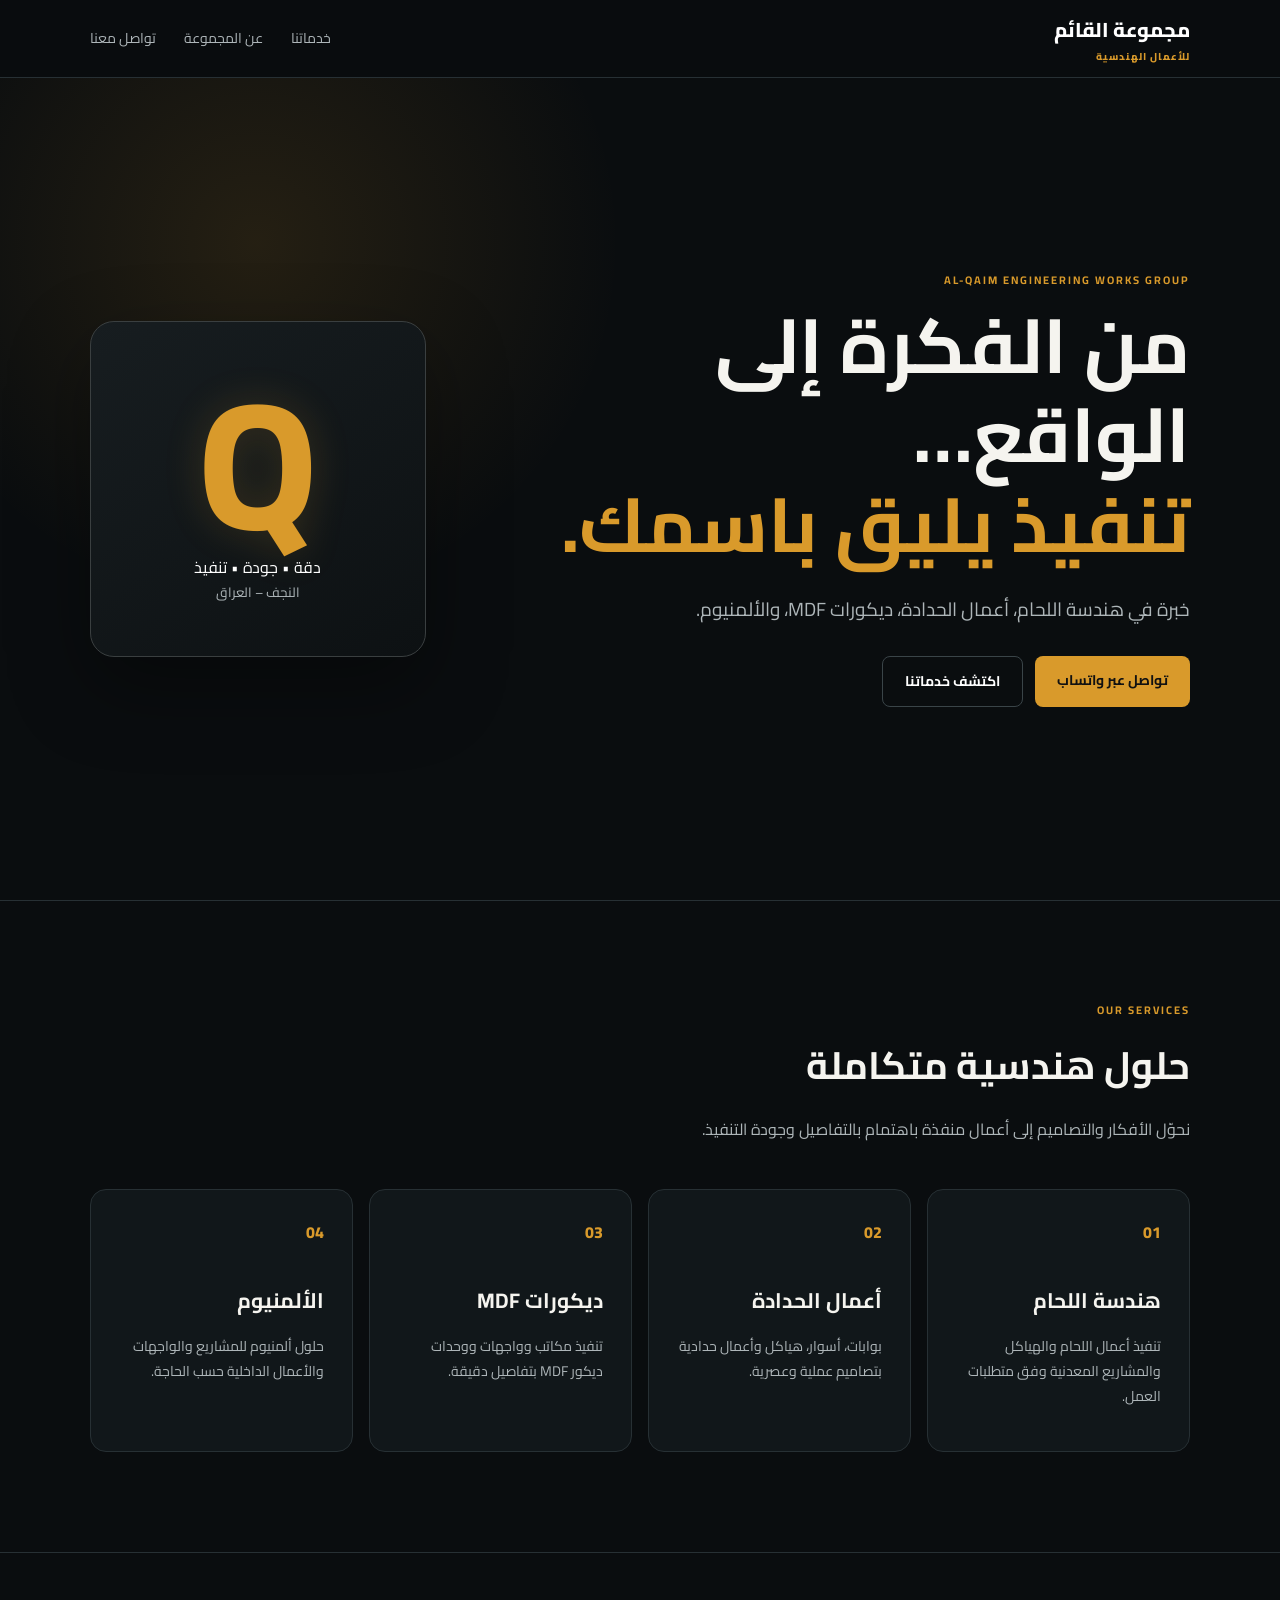
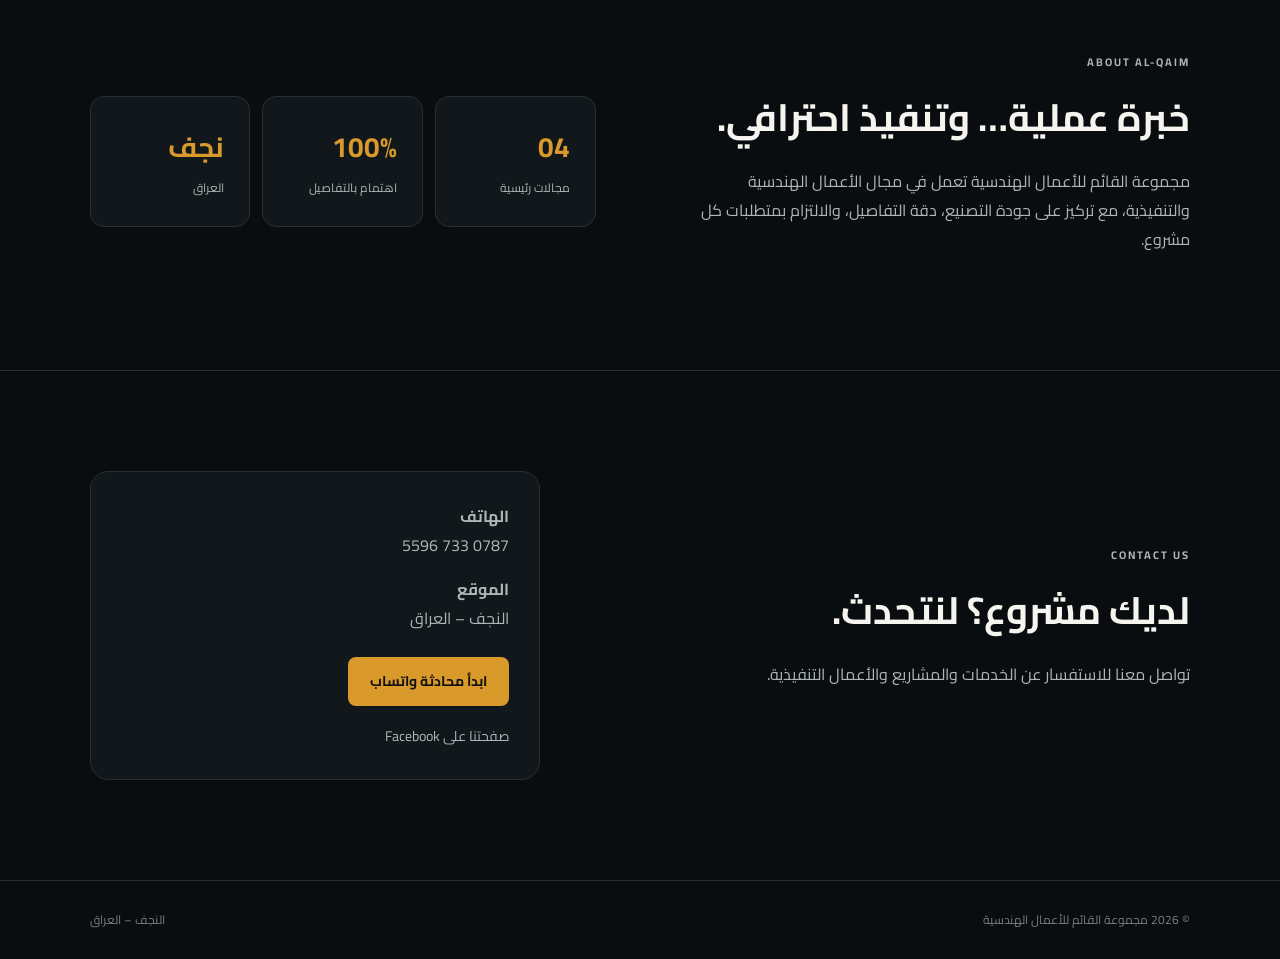
==== index.html @ 8f7da3fd "Add files via upload" ====
<!doctype html>
<html lang="ar" dir="rtl">
<head>
  <meta charset="utf-8">
  <meta name="viewport" content="width=device-width, initial-scale=1">
  <title>مجموعة القائم للأعمال الهندسية | النجف</title>
  <meta name="description" content="مجموعة القائم للأعمال الهندسية في النجف — هندسة اللحام، أعمال الحدادة، ديكورات MDF والألمنيوم.">
  <link rel="stylesheet" href="style.css">
</head>
<body>
  <header class="nav">
    <a class="brand" href="#home">مجموعة القائم <span>للأعمال الهندسية</span></a>
    <nav>
      <a href="#services">خدماتنا</a>
      <a href="#about">عن المجموعة</a>
      <a href="#contact">تواصل معنا</a>
    </nav>
  </header>

  <main>
    <section id="home" class="hero">
      <div class="hero-content">
        <p class="eyebrow">AL-QAIM ENGINEERING WORKS GROUP</p>
        <h1>من الفكرة إلى الواقع…<br><strong>تنفيذ يليق باسمك.</strong></h1>
        <p class="lead">خبرة في هندسة اللحام، أعمال الحدادة، ديكورات MDF، والألمنيوم.</p>
        <div class="actions">
          <a class="btn primary" href="https://wa.me/9647877335596" target="_blank" rel="noopener">تواصل عبر واتساب</a>
          <a class="btn ghost" href="#services">اكتشف خدماتنا</a>
        </div>
      </div>
      <div class="hero-card">
        <div class="mark">Q</div>
        <p>دقة • جودة • تنفيذ</p>
        <small>النجف – العراق</small>
      </div>
    </section>

    <section id="services" class="section">
      <div class="section-head">
        <p class="eyebrow">OUR SERVICES</p>
        <h2>حلول هندسية متكاملة</h2>
        <p>نحوّل الأفكار والتصاميم إلى أعمال منفذة باهتمام بالتفاصيل وجودة التنفيذ.</p>
      </div>
      <div class="grid">
        <article class="service"><span>01</span><h3>هندسة اللحام</h3><p>تنفيذ أعمال اللحام والهياكل والمشاريع المعدنية وفق متطلبات العمل.</p></article>
        <article class="service"><span>02</span><h3>أعمال الحدادة</h3><p>بوابات، أسوار، هياكل وأعمال حدادية بتصاميم عملية وعصرية.</p></article>
        <article class="service"><span>03</span><h3>ديكورات MDF</h3><p>تنفيذ مكاتب وواجهات ووحدات ديكور MDF بتفاصيل دقيقة.</p></article>
        <article class="service"><span>04</span><h3>الألمنيوم</h3><p>حلول ألمنيوم للمشاريع والواجهات والأعمال الداخلية حسب الحاجة.</p></article>
      </div>
    </section>

    <section id="about" class="about section">
      <div>
        <p class="eyebrow">ABOUT AL-QAIM</p>
        <h2>خبرة عملية… وتنفيذ احترافي.</h2>
        <p>مجموعة القائم للأعمال الهندسية تعمل في مجال الأعمال الهندسية والتنفيذية، مع تركيز على جودة التصنيع، دقة التفاصيل، والالتزام بمتطلبات كل مشروع.</p>
      </div>
      <div class="facts">
        <div><strong>04</strong><span>مجالات رئيسية</span></div>
        <div><strong>100%</strong><span>اهتمام بالتفاصيل</span></div>
        <div><strong>نجف</strong><span>العراق</span></div>
      </div>
    </section>

    <section id="contact" class="contact section">
      <div>
        <p class="eyebrow">CONTACT US</p>
        <h2>لديك مشروع؟ لنتحدث.</h2>
        <p>تواصل معنا للاستفسار عن الخدمات والمشاريع والأعمال التنفيذية.</p>
      </div>
      <div class="contact-box">
        <p><b>الهاتف</b><br>0787 733 5596</p>
        <p><b>الموقع</b><br>النجف – العراق</p>
        <a class="btn primary" href="https://wa.me/9647877335596" target="_blank" rel="noopener">ابدأ محادثة واتساب</a>
        <a class="facebook" href="https://www.facebook.com/qaimgroup?locale=ar_AR" target="_blank" rel="noopener">صفحتنا على Facebook</a>
      </div>
    </section>
  </main>

  <footer>
    <span>© 2026 مجموعة القائم للأعمال الهندسية</span>
    <span>النجف – العراق</span>
  </footer>
</body>
</html>
---- style.css ----
@import url('https://fonts.googleapis.com/css2?family=Cairo:wght@400;600;700;800&display=swap');
:root{--bg:#0a0d0f;--panel:#11171a;--gold:#d99a2b;--text:#f5f4ef;--muted:#aeb6b9;--line:#273034}
*{box-sizing:border-box}html{scroll-behavior:smooth}body{margin:0;background:var(--bg);color:var(--text);font-family:Cairo,Arial,sans-serif;line-height:1.8}
.nav{height:78px;padding:0 7%;display:flex;align-items:center;justify-content:space-between;border-bottom:1px solid var(--line);position:sticky;top:0;background:rgba(10,13,15,.94);backdrop-filter:blur(12px);z-index:10}
.brand{color:#fff;text-decoration:none;font-weight:800;font-size:20px}.brand span{display:block;font-size:10px;color:var(--gold);letter-spacing:1px}
nav{display:flex;gap:28px}nav a,.facebook{color:var(--muted);text-decoration:none;font-size:14px}nav a:hover,.facebook:hover{color:#fff}
.hero{min-height:calc(100vh - 78px);padding:8% 7%;display:grid;grid-template-columns:1.35fr .65fr;align-items:center;gap:6%;background:radial-gradient(circle at 20% 20%,rgba(217,154,43,.13),transparent 30%)}
.eyebrow{color:var(--gold);font-size:11px;letter-spacing:2px;font-weight:700;margin:0 0 10px}
h1{font-size:clamp(40px,6vw,76px);line-height:1.18;margin:0 0 22px}h1 strong{color:var(--gold)}.lead{font-size:19px;color:var(--muted);max-width:680px}
.actions{display:flex;gap:12px;flex-wrap:wrap;margin-top:30px}.btn{display:inline-block;padding:12px 22px;border-radius:8px;text-decoration:none;font-weight:700;font-size:14px}.primary{background:var(--gold);color:#111}.ghost{border:1px solid #3a4448;color:#fff}
.hero-card{aspect-ratio:1;max-width:390px;border:1px solid #3a3f40;border-radius:24px;background:linear-gradient(145deg,#171d20,#0d1113);display:flex;flex-direction:column;align-items:center;justify-content:center;box-shadow:0 30px 80px rgba(0,0,0,.35)}.mark{font-size:180px;font-weight:800;line-height:1;color:var(--gold);text-shadow:0 0 40px rgba(217,154,43,.2)}.hero-card p{margin:0;color:#fff}.hero-card small{color:var(--muted)}
.section{padding:100px 7%;border-top:1px solid var(--line)}.section-head{max-width:700px}.section h2{font-size:38px;margin:0 0 12px}.section-head>p:last-child,.about p,.contact p{color:var(--muted)}
.grid{display:grid;grid-template-columns:repeat(4,1fr);gap:16px;margin-top:45px}.service{background:var(--panel);border:1px solid var(--line);padding:28px;border-radius:16px;min-height:230px}.service span{color:var(--gold);font-weight:800}.service h3{font-size:21px;margin:35px 0 8px}.service p{color:var(--muted);font-size:14px}
.about{display:grid;grid-template-columns:1fr 1fr;gap:8%;align-items:center}.facts{display:grid;grid-template-columns:repeat(3,1fr);gap:12px}.facts div{background:var(--panel);border:1px solid var(--line);padding:25px;border-radius:14px}.facts strong{display:block;color:var(--gold);font-size:28px}.facts span{color:var(--muted);font-size:12px}
.contact{display:grid;grid-template-columns:1fr .8fr;gap:8%;align-items:center}.contact-box{background:var(--panel);border:1px solid var(--line);border-radius:18px;padding:30px}.contact-box p{margin-top:0}.contact-box .btn{margin:8px 0 18px}.facebook{display:block}
footer{padding:28px 7%;display:flex;justify-content:space-between;color:#778084;font-size:12px;border-top:1px solid var(--line)}
@media(max-width:850px){.nav{padding:0 5%}nav{display:none}.hero,.about,.contact{grid-template-columns:1fr}.hero{padding:70px 5%}.hero-card{max-width:300px;margin:auto}.grid{grid-template-columns:1fr 1fr}.section{padding:75px 5%}}
@media(max-width:520px){.grid{grid-template-columns:1fr}.facts{grid-template-columns:1fr}h1{font-size:42px}.hero-card{display:none}}
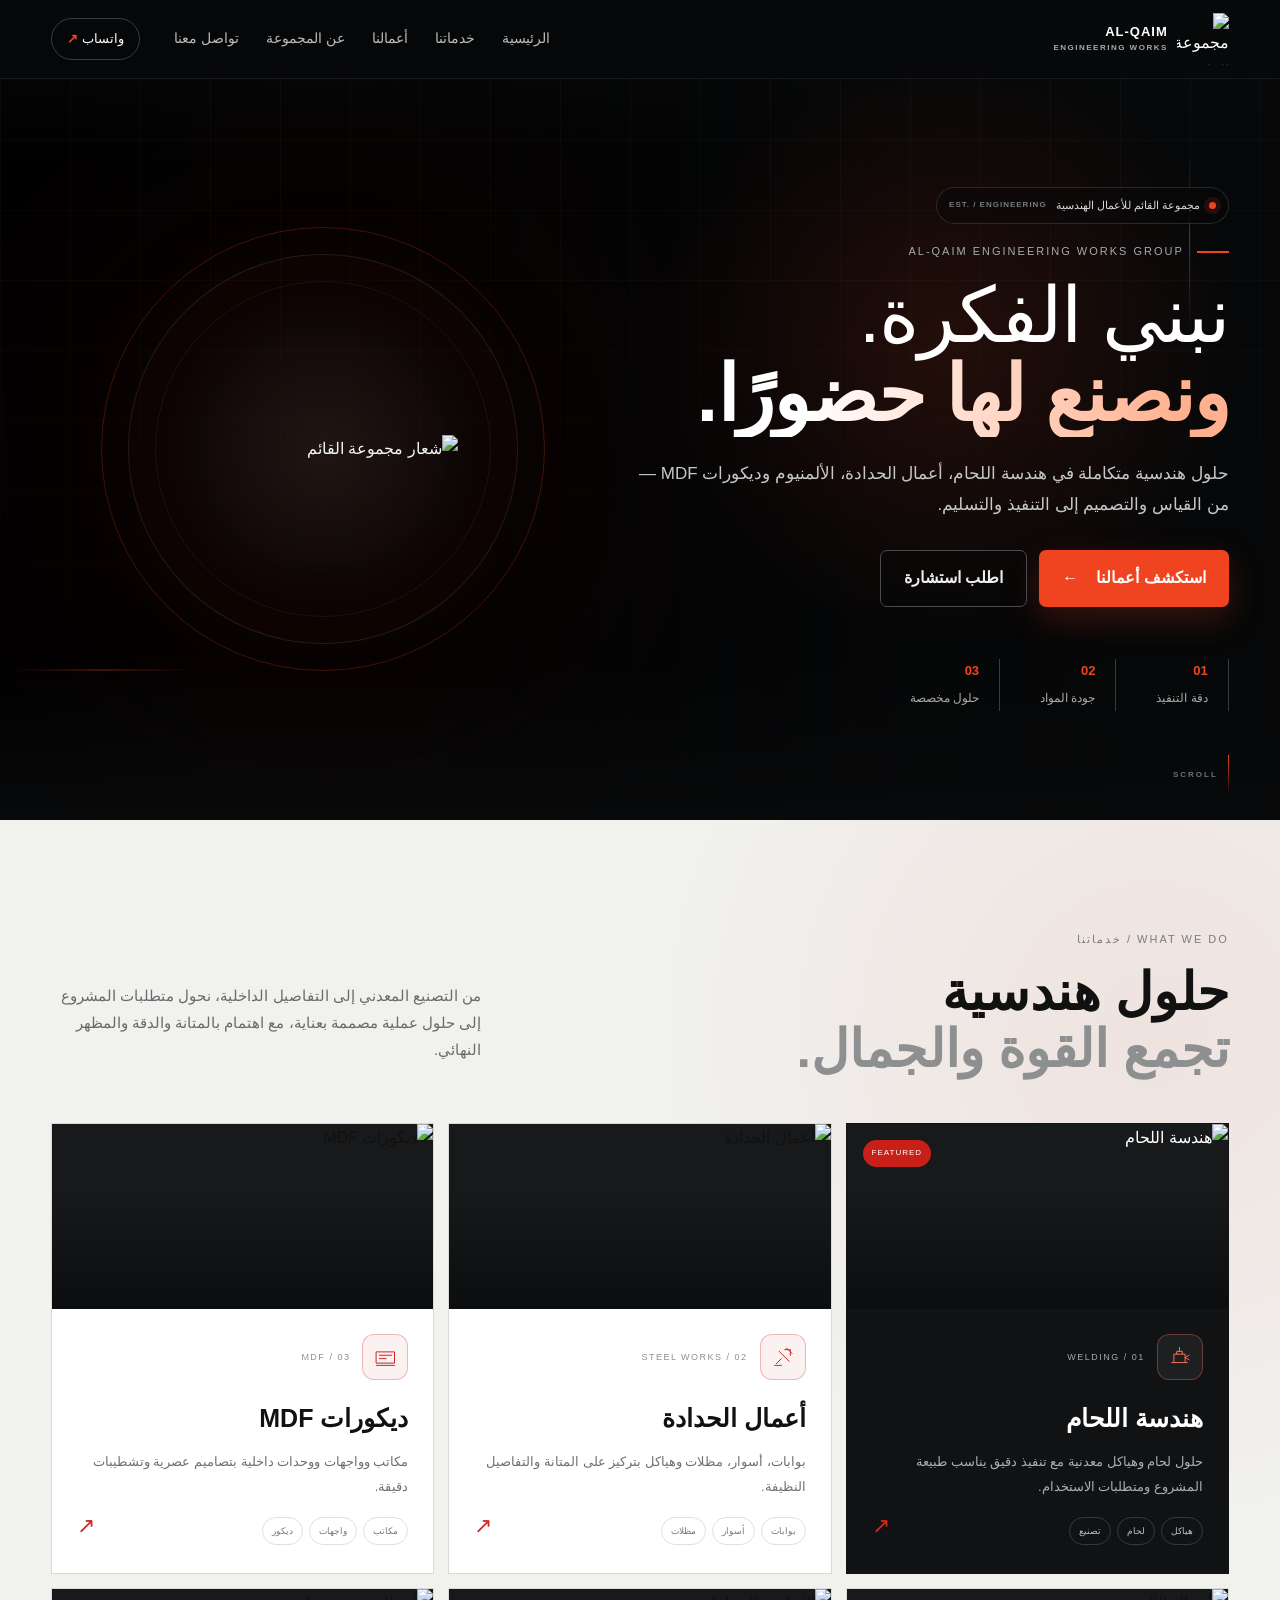
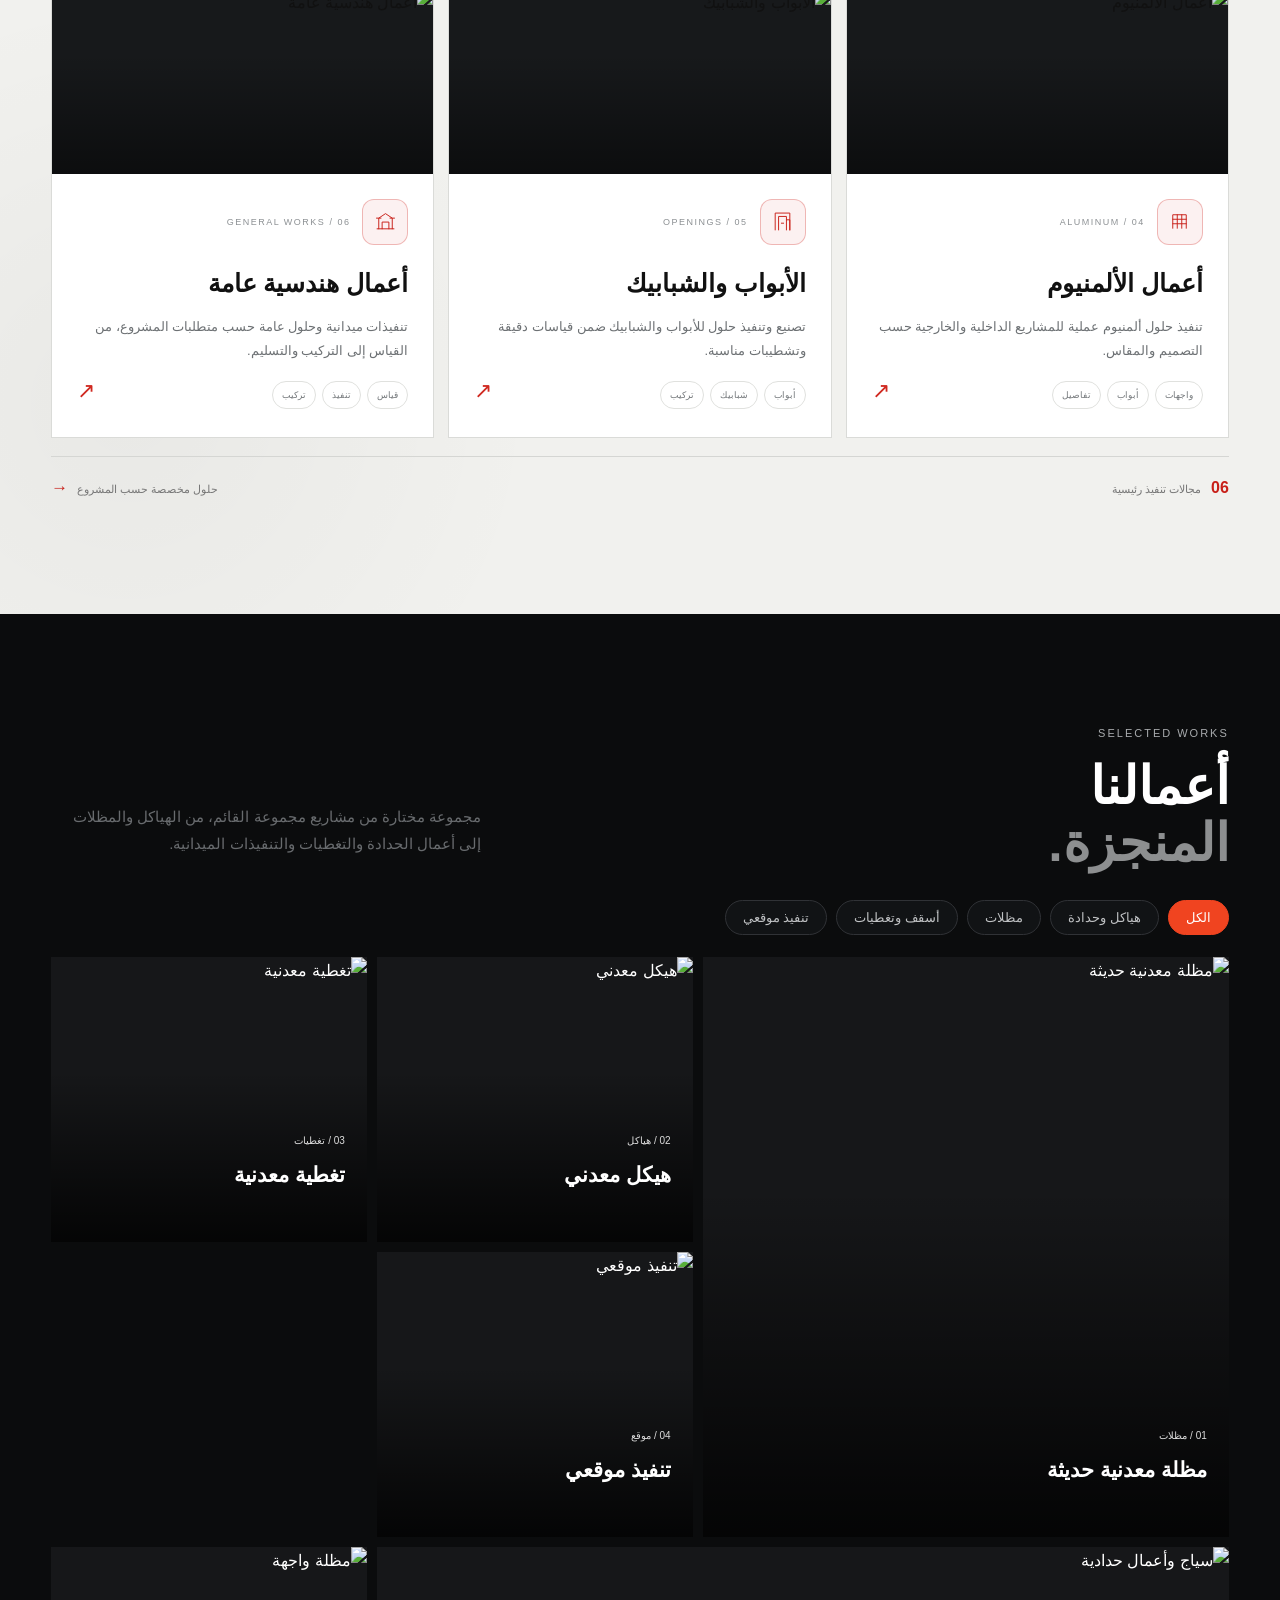
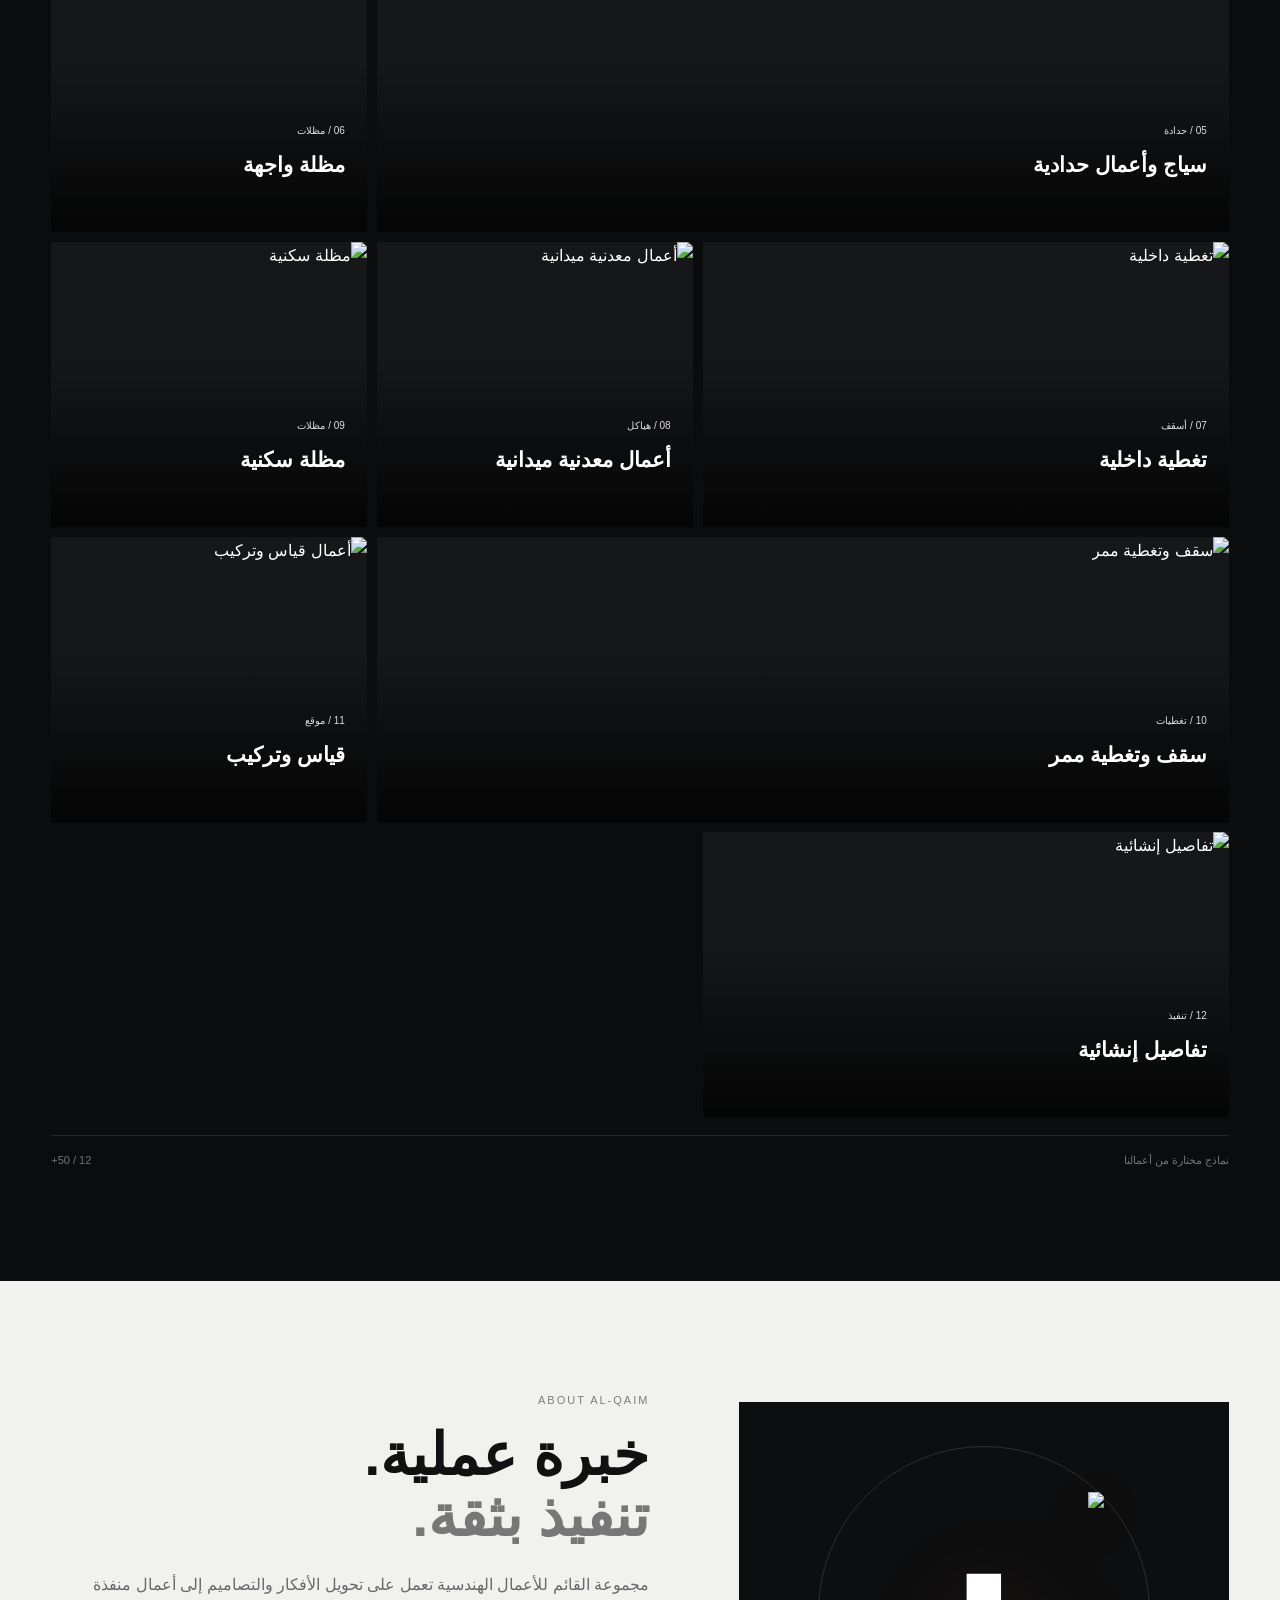
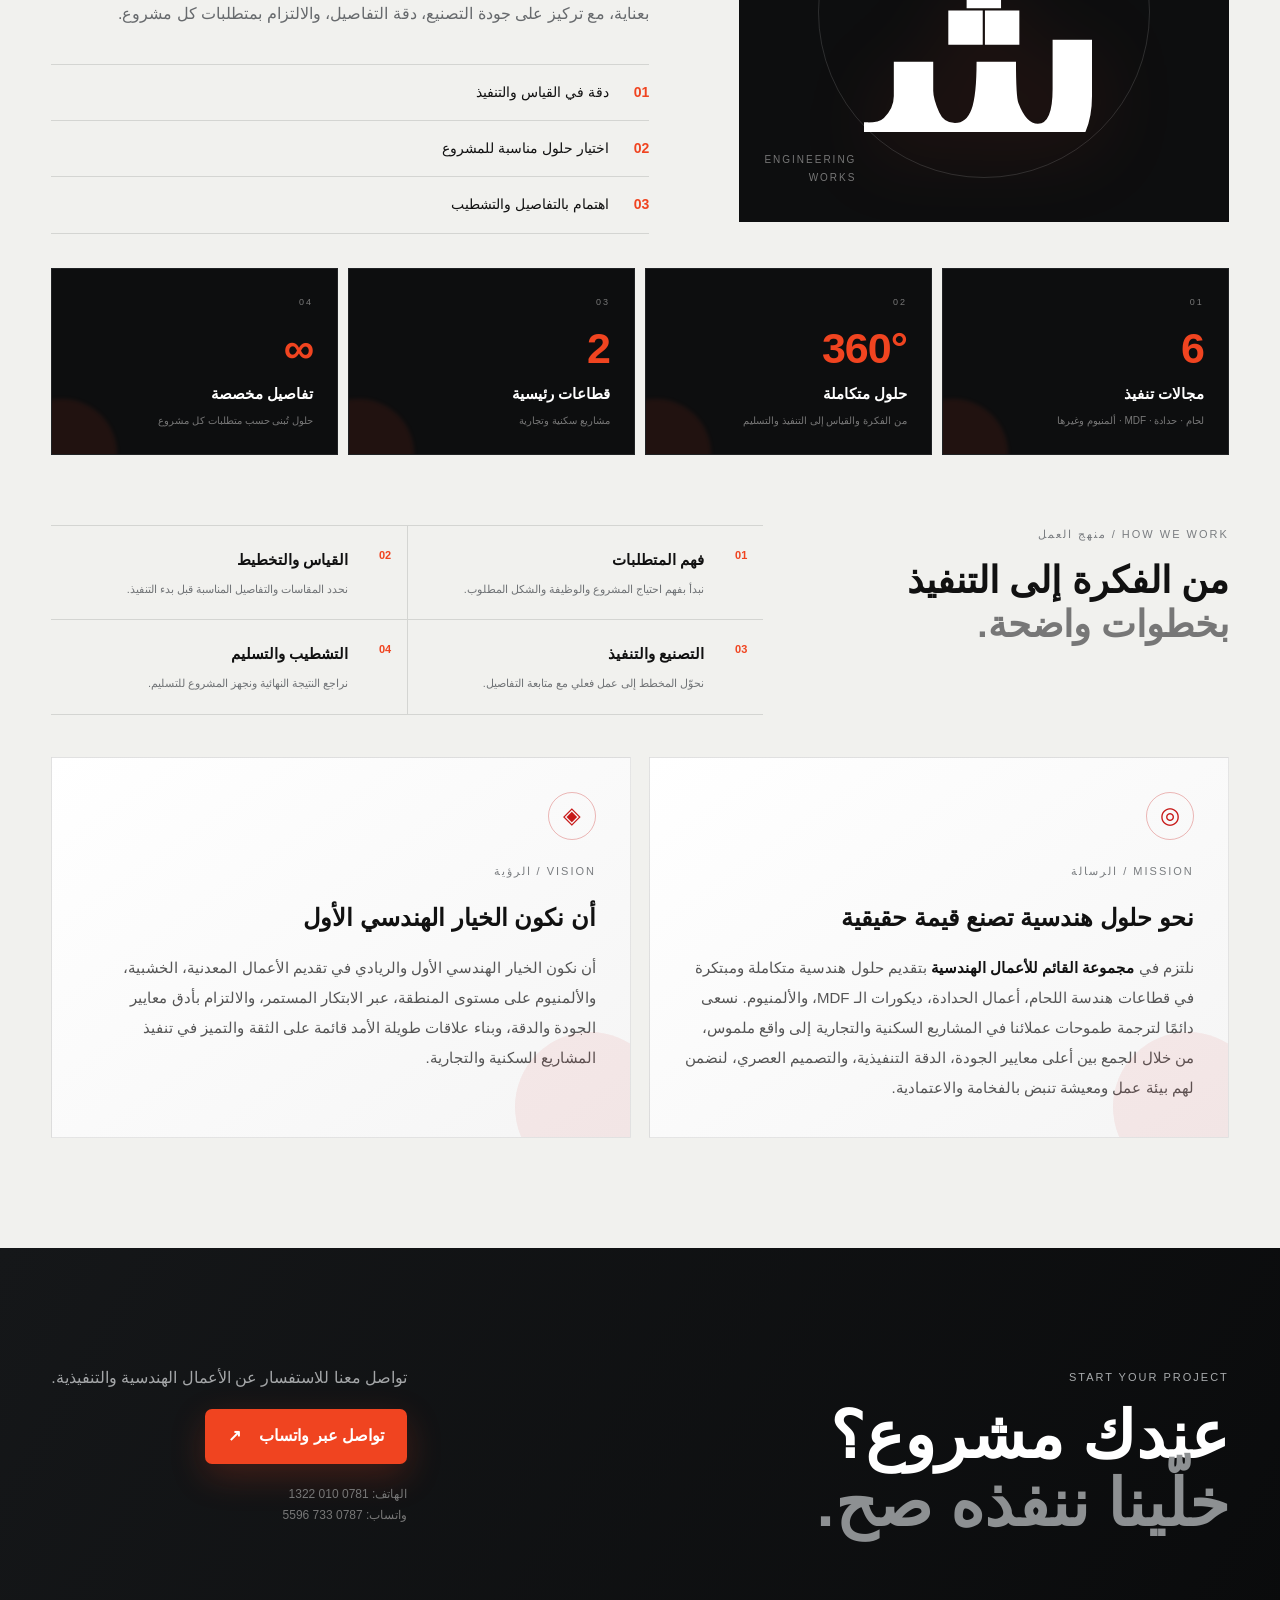
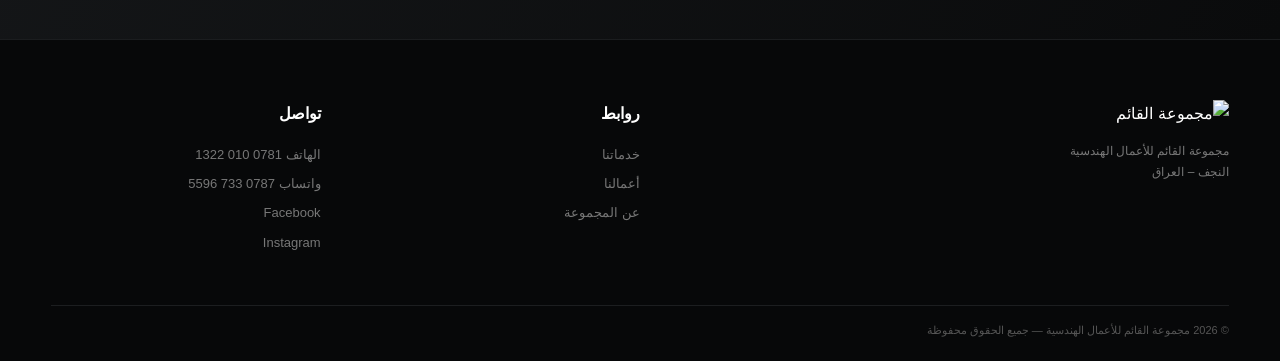
==== commit 347a896c: "Update website to V8" ====
--- a/index.html
+++ b/index.html
@@ -1,85 +1,137 @@
 <!doctype html>
 <html lang="ar" dir="rtl">
 <head>
-  <meta charset="utf-8">
-  <meta name="viewport" content="width=device-width, initial-scale=1">
-  <title>مجموعة القائم للأعمال الهندسية | النجف</title>
-  <meta name="description" content="مجموعة القائم للأعمال الهندسية في النجف — هندسة اللحام، أعمال الحدادة، ديكورات MDF والألمنيوم.">
-  <link rel="stylesheet" href="style.css">
+<meta charset="utf-8"><meta name="viewport" content="width=device-width,initial-scale=1">
+<title>مجموعة القائم للأعمال الهندسية</title>
+<meta name="description" content="مجموعة القائم للأعمال الهندسية — هندسة اللحام، الحدادة، الألمنيوم وديكورات MDF في العراق.">
+<link rel="stylesheet" href="style.css">
 </head>
 <body>
-  <header class="nav">
-    <a class="brand" href="#home">مجموعة القائم <span>للأعمال الهندسية</span></a>
-    <nav>
-      <a href="#services">خدماتنا</a>
-      <a href="#about">عن المجموعة</a>
-      <a href="#contact">تواصل معنا</a>
-    </nav>
-  </header>
+<header class="site-header">
+  <div class="container nav-wrap">
+    <a class="brand" href="#home"><img src="assets/logo.png" alt="مجموعة القائم للأعمال الهندسية"><span>AL-QAIM<br><small>ENGINEERING WORKS</small></span></a>
+    <nav id="nav"><a href="#home">الرئيسية</a><a href="#services">خدماتنا</a><a href="#projects">أعمالنا</a><a href="#about">عن المجموعة</a><a href="#contact">تواصل معنا</a></nav>
+    <a class="nav-cta" href="https://wa.me/9647877335596" target="_blank">واتساب <b>↗</b></a>
+    <button class="menu" aria-label="القائمة">☰</button>
+  </div>
+</header>
 
-  <main>
-    <section id="home" class="hero">
-      <div class="hero-content">
-        <p class="eyebrow">AL-QAIM ENGINEERING WORKS GROUP</p>
-        <h1>من الفكرة إلى الواقع…<br><strong>تنفيذ يليق باسمك.</strong></h1>
-        <p class="lead">خبرة في هندسة اللحام، أعمال الحدادة، ديكورات MDF، والألمنيوم.</p>
-        <div class="actions">
-          <a class="btn primary" href="https://wa.me/9647877335596" target="_blank" rel="noopener">تواصل عبر واتساب</a>
-          <a class="btn ghost" href="#services">اكتشف خدماتنا</a>
-        </div>
-      </div>
-      <div class="hero-card">
-        <div class="mark">Q</div>
-        <p>دقة • جودة • تنفيذ</p>
-        <small>النجف – العراق</small>
-      </div>
-    </section>
+<main>
+<section class="hero" id="home">
+ <div class="hero-bg"></div><div class="hero-vignette"></div><div class="hero-grid"></div>
+ <div class="hero-accent hero-accent-a"></div><div class="hero-accent hero-accent-b"></div>
+ <div class="container hero-inner">
+  <div class="hero-copy">
+   <div class="hero-badge"><span></span> مجموعة القائم للأعمال الهندسية <b>EST. / ENGINEERING</b></div>
+   <p class="kicker"><i></i> AL-QAIM ENGINEERING WORKS GROUP</p>
+   <h1>نبني الفكرة.<br><strong>ونصنع لها حضورًا.</strong></h1>
+   <p class="hero-text">حلول هندسية متكاملة في هندسة اللحام، أعمال الحدادة، الألمنيوم وديكورات MDF — من القياس والتصميم إلى التنفيذ والتسليم.</p>
+   <div class="hero-actions"><a class="btn red" href="#projects">استكشف أعمالنا <span>←</span></a><a class="btn outline" href="https://wa.me/9647877335596" target="_blank">اطلب استشارة</a></div>
+   <div class="hero-stats"><div><b>01</b><span>دقة التنفيذ</span></div><div><b>02</b><span>جودة المواد</span></div><div><b>03</b><span>حلول مخصصة</span></div></div>
+  </div>
+  <div class="hero-visual">
+   <div class="hero-mark"><div class="glow"></div><img src="assets/logo.png" alt="شعار مجموعة القائم"></div>
+  </div>
+ </div>
+ <a class="hero-scroll" href="#services" aria-label="انتقل إلى الخدمات"><span></span><b>SCROLL</b></a>
+</section>
 
-    <section id="services" class="section">
-      <div class="section-head">
-        <p class="eyebrow">OUR SERVICES</p>
-        <h2>حلول هندسية متكاملة</h2>
-        <p>نحوّل الأفكار والتصاميم إلى أعمال منفذة باهتمام بالتفاصيل وجودة التنفيذ.</p>
-      </div>
-      <div class="grid">
-        <article class="service"><span>01</span><h3>هندسة اللحام</h3><p>تنفيذ أعمال اللحام والهياكل والمشاريع المعدنية وفق متطلبات العمل.</p></article>
-        <article class="service"><span>02</span><h3>أعمال الحدادة</h3><p>بوابات، أسوار، هياكل وأعمال حدادية بتصاميم عملية وعصرية.</p></article>
-        <article class="service"><span>03</span><h3>ديكورات MDF</h3><p>تنفيذ مكاتب وواجهات ووحدات ديكور MDF بتفاصيل دقيقة.</p></article>
-        <article class="service"><span>04</span><h3>الألمنيوم</h3><p>حلول ألمنيوم للمشاريع والواجهات والأعمال الداخلية حسب الحاجة.</p></article>
-      </div>
-    </section>
+<section class="services section" id="services">
+ <div class="container">
+  <div class="section-head services-head">
+   <div><p class="eyebrow">WHAT WE DO / خدماتنا</p><h2>حلول هندسية<br><span>تجمع القوة والجمال.</span></h2></div>
+   <p>من التصنيع المعدني إلى التفاصيل الداخلية، نحول متطلبات المشروع إلى حلول عملية مصممة بعناية، مع اهتمام بالمتانة والدقة والمظهر النهائي.</p>
+  </div>
+  <div class="service-grid modern-services">
+   <article class="service-card modern-service featured" tabindex="0">
+    <div class="service-image"><img src="assets/images/photo_1_2026-10-07_10-07-33.jpg" alt="هندسة اللحام"></div>
+    <div class="service-content"><div class="service-top"><span class="service-icon" aria-hidden="true"><svg viewBox="0 0 48 48"><path d="M10 33h28M14 33V18h20v15M19 18v-5h10v5M24 13v-7M34 24l7-4M34 24l7 4"/></svg></span><small>01 / WELDING</small></div><h3>هندسة اللحام</h3><p>حلول لحام وهياكل معدنية مع تنفيذ دقيق يناسب طبيعة المشروع ومتطلبات الاستخدام.</p><div class="service-tags"><span>هياكل</span><span>لحام</span><span>تصنيع</span></div><span class="service-arrow">↗</span></div>
+   </article>
+   <article class="service-card modern-service" tabindex="0">
+    <div class="service-image"><img src="assets/images/photo_11_2026-10-07_10-07-33.jpg" alt="أعمال الحدادة"></div>
+    <div class="service-content"><div class="service-top"><span class="service-icon" aria-hidden="true"><svg viewBox="0 0 48 48"><path d="M13 35l9-9m-4-13 18 18M10 38h12M28 10h10v10M31 7l10 10"/></svg></span><small>02 / STEEL WORKS</small></div><h3>أعمال الحدادة</h3><p>بوابات، أسوار، مظلات وهياكل بتركيز على المتانة والتفاصيل النظيفة.</p><div class="service-tags"><span>بوابات</span><span>أسوار</span><span>مظلات</span></div><span class="service-arrow">↗</span></div>
+   </article>
+   <article class="service-card modern-service" tabindex="0">
+    <div class="service-image"><img src="assets/images/project-05.jpg" alt="ديكورات MDF"></div>
+    <div class="service-content"><div class="service-top"><span class="service-icon" aria-hidden="true"><svg viewBox="0 0 48 48"><path d="M8 14h32v20H8zM13 20h22M13 26h12M8 38h32"/></svg></span><small>03 / MDF</small></div><h3>ديكورات MDF</h3><p>مكاتب وواجهات ووحدات داخلية بتصاميم عصرية وتشطيبات دقيقة.</p><div class="service-tags"><span>مكاتب</span><span>واجهات</span><span>ديكور</span></div><span class="service-arrow">↗</span></div>
+   </article>
+   <article class="service-card modern-service" tabindex="0">
+    <div class="service-image"><img src="assets/images/photo_20_2026-10-07_10-07-17.jpg" alt="أعمال الألمنيوم"></div>
+    <div class="service-content"><div class="service-top"><span class="service-icon" aria-hidden="true"><svg viewBox="0 0 48 48"><path d="M12 36V12h24v24M12 20h24M20 12v24M28 12v24M12 28h24"/></svg></span><small>04 / ALUMINUM</small></div><h3>أعمال الألمنيوم</h3><p>تنفيذ حلول ألمنيوم عملية للمشاريع الداخلية والخارجية حسب التصميم والمقاس.</p><div class="service-tags"><span>واجهات</span><span>أبواب</span><span>تفاصيل</span></div><span class="service-arrow">↗</span></div>
+   </article>
+   <article class="service-card modern-service" tabindex="0">
+    <div class="service-image"><img src="assets/images/photo_21_2026-10-07_10-07-17.jpg" alt="الأبواب والشبابيك"></div>
+    <div class="service-content"><div class="service-top"><span class="service-icon" aria-hidden="true"><svg viewBox="0 0 48 48"><path d="M11 39V9h26v30M17 39V15h14v24M22 27h4M31 21h6v18"/></svg></span><small>05 / OPENINGS</small></div><h3>الأبواب والشبابيك</h3><p>تصنيع وتنفيذ حلول للأبواب والشبابيك ضمن قياسات دقيقة وتشطيبات مناسبة.</p><div class="service-tags"><span>أبواب</span><span>شبابيك</span><span>تركيب</span></div><span class="service-arrow">↗</span></div>
+   </article>
+   <article class="service-card modern-service" tabindex="0">
+    <div class="service-image"><img src="assets/images/photo_3_2026-10-07_10-08-04.jpg" alt="أعمال هندسية عامة" onerror="this.onerror=null;this.src='assets/images/photo_3_2026-10-07_10-08-04.jpg';"></div>
+    <div class="service-content"><div class="service-top"><span class="service-icon" aria-hidden="true"><svg viewBox="0 0 48 48"><path d="M9 37h30M12 37V18l12-8 12 8v19M18 37V25h12v12M8 18h8M32 18h8"/></svg></span><small>06 / GENERAL WORKS</small></div><h3>أعمال هندسية عامة</h3><p>تنفيذات ميدانية وحلول عامة حسب متطلبات المشروع، من القياس إلى التركيب والتسليم.</p><div class="service-tags"><span>قياس</span><span>تنفيذ</span><span>تركيب</span></div><span class="service-arrow">↗</span></div>
+   </article>
+  </div>
+  <div class="services-bottom"><span><b>06</b> مجالات تنفيذ رئيسية</span><span>حلول مخصصة حسب المشروع <i>→</i></span></div>
+ </div>
+</section>
 
-    <section id="about" class="about section">
-      <div>
-        <p class="eyebrow">ABOUT AL-QAIM</p>
-        <h2>خبرة عملية… وتنفيذ احترافي.</h2>
-        <p>مجموعة القائم للأعمال الهندسية تعمل في مجال الأعمال الهندسية والتنفيذية، مع تركيز على جودة التصنيع، دقة التفاصيل، والالتزام بمتطلبات كل مشروع.</p>
-      </div>
-      <div class="facts">
-        <div><strong>04</strong><span>مجالات رئيسية</span></div>
-        <div><strong>100%</strong><span>اهتمام بالتفاصيل</span></div>
-        <div><strong>نجف</strong><span>العراق</span></div>
-      </div>
-    </section>
+<section class="projects section" id="projects">
+ <div class="container">
+  <div class="section-head projects-head"><div><p class="eyebrow">SELECTED WORKS</p><h2>أعمالنا<br><span>المنجزة.</span></h2></div><p>مجموعة مختارة من مشاريع مجموعة القائم، من الهياكل والمظلات إلى أعمال الحدادة والتغطيات والتنفيذات الميدانية.</p></div>
+  <div class="project-filters" role="tablist" aria-label="تصنيف الأعمال">
+   <button class="filter active" data-filter="all">الكل</button><button class="filter" data-filter="steel">هياكل وحدادة</button><button class="filter" data-filter="canopy">مظلات</button><button class="filter" data-filter="roof">أسقف وتغطيات</button><button class="filter" data-filter="site">تنفيذ موقعي</button>
+  </div>
+  <div class="project-grid gallery-grid" id="projectGrid">
+   <article class="project tall" data-category="canopy" data-title="مظلة معدنية حديثة" data-meta="مظلات / تنفيذ معدني" data-image="photo_21_2026-10-07_10-07-17.jpg"><img src="assets/images/photo_21_2026-10-07_10-07-17.jpg" alt="مظلة معدنية حديثة" loading="lazy"><div class="project-overlay"><small>01 / مظلات</small><h3>مظلة معدنية حديثة</h3><span>عرض المشروع ↗</span></div></article>
+   <article class="project" data-category="steel" data-title="هيكل معدني" data-meta="هياكل وحدادة" data-image="photo_16_2026-10-07_10-07-17.jpg"><img src="assets/images/photo_16_2026-10-07_10-07-17.jpg" alt="هيكل معدني" loading="lazy"><div class="project-overlay"><small>02 / هياكل</small><h3>هيكل معدني</h3><span>عرض المشروع ↗</span></div></article>
+   <article class="project" data-category="roof" data-title="تغطية معدنية" data-meta="أسقف / تغطيات" data-image="photo_9_2026-10-07_10-07-33.jpg"><img src="assets/images/photo_9_2026-10-07_10-07-33.jpg" alt="تغطية معدنية" loading="lazy"><div class="project-overlay"><small>03 / تغطيات</small><h3>تغطية معدنية</h3><span>عرض المشروع ↗</span></div></article>
+   <article class="project" data-category="site" data-title="تنفيذ موقعي" data-meta="تنفيذ / أعمال ميدانية" data-image="photo_3_2026-10-07_10-08-04.jpg"><img src="assets/images/photo_3_2026-10-07_10-08-04.jpg" alt="تنفيذ موقعي" loading="lazy"><div class="project-overlay"><small>04 / موقع</small><h3>تنفيذ موقعي</h3><span>عرض المشروع ↗</span></div></article>
+   <article class="project wide" data-category="steel" data-title="سياج وأعمال حدادية" data-meta="حدادة / أسوار" data-image="photo_11_2026-10-07_10-07-33.jpg"><img src="assets/images/photo_11_2026-10-07_10-07-33.jpg" alt="سياج وأعمال حدادية" loading="lazy"><div class="project-overlay"><small>05 / حدادة</small><h3>سياج وأعمال حدادية</h3><span>عرض المشروع ↗</span></div></article>
+   <article class="project" data-category="canopy" data-title="مظلة واجهة" data-meta="مظلات / تنفيذ" data-image="photo_20_2026-10-07_10-07-17.jpg"><img src="assets/images/photo_20_2026-10-07_10-07-17.jpg" alt="مظلة واجهة" loading="lazy"><div class="project-overlay"><small>06 / مظلات</small><h3>مظلة واجهة</h3><span>عرض المشروع ↗</span></div></article>
+   <article class="project" data-category="roof" data-title="تغطية داخلية" data-meta="أسقف / تغطيات" data-image="photo_7_2026-10-07_10-07-17.jpg"><img src="assets/images/photo_7_2026-10-07_10-07-17.jpg" alt="تغطية داخلية" loading="lazy"><div class="project-overlay"><small>07 / أسقف</small><h3>تغطية داخلية</h3><span>عرض المشروع ↗</span></div></article>
+   <article class="project" data-category="steel" data-title="أعمال معدنية ميدانية" data-meta="هياكل / حدادة" data-image="photo_1_2026-10-07_10-07-33.jpg"><img src="assets/images/photo_1_2026-10-07_10-07-33.jpg" alt="أعمال معدنية ميدانية" loading="lazy"><div class="project-overlay"><small>08 / هياكل</small><h3>أعمال معدنية ميدانية</h3><span>عرض المشروع ↗</span></div></article>
+   <article class="project" data-category="canopy" data-title="مظلة سكنية" data-meta="مظلات / مشاريع سكنية" data-image="photo_22_2026-10-07_10-07-17.jpg"><img src="assets/images/photo_22_2026-10-07_10-07-17.jpg" alt="مظلة سكنية" loading="lazy"><div class="project-overlay"><small>09 / مظلات</small><h3>مظلة سكنية</h3><span>عرض المشروع ↗</span></div></article>
+   <article class="project wide" data-category="roof" data-title="سقف وتغطية ممر" data-meta="أسقف / تغطيات" data-image="photo_10_2026-10-07_10-07-33.jpg"><img src="assets/images/photo_10_2026-10-07_10-07-33.jpg" alt="سقف وتغطية ممر" loading="lazy"><div class="project-overlay"><small>10 / تغطيات</small><h3>سقف وتغطية ممر</h3><span>عرض المشروع ↗</span></div></article>
+   <article class="project" data-category="site" data-title="أعمال قياس وتركيب" data-meta="تنفيذ موقعي" data-image="photo_4_2026-10-07_10-07-52.jpg"><img src="assets/images/photo_4_2026-10-07_10-07-52.jpg" alt="أعمال قياس وتركيب" loading="lazy"><div class="project-overlay"><small>11 / موقع</small><h3>قياس وتركيب</h3><span>عرض المشروع ↗</span></div></article>
+   <article class="project" data-category="steel" data-title="تفاصيل إنشائية" data-meta="هياكل / تنفيذ" data-image="photo_1_2026-10-07_10-06-51.jpg"><img src="assets/images/photo_1_2026-10-07_10-06-51.jpg" alt="تفاصيل إنشائية" loading="lazy"><div class="project-overlay"><small>12 / تنفيذ</small><h3>تفاصيل إنشائية</h3><span>عرض المشروع ↗</span></div></article>
+  </div>
+  <div class="projects-more"><span>نماذج مختارة من أعمالنا</span><span>12 / 50+</span></div>
+ </div>
+</section>
+<div class="lightbox" id="lightbox" aria-hidden="true"><button class="lightbox-close" aria-label="إغلاق">×</button><div class="lightbox-content"><img id="lightboxImg" src="" alt=""><div class="lightbox-info"><p id="lightboxMeta"></p><h3 id="lightboxTitle"></h3></div></div></div>
 
-    <section id="contact" class="contact section">
-      <div>
-        <p class="eyebrow">CONTACT US</p>
-        <h2>لديك مشروع؟ لنتحدث.</h2>
-        <p>تواصل معنا للاستفسار عن الخدمات والمشاريع والأعمال التنفيذية.</p>
-      </div>
-      <div class="contact-box">
-        <p><b>الهاتف</b><br>0787 733 5596</p>
-        <p><b>الموقع</b><br>النجف – العراق</p>
-        <a class="btn primary" href="https://wa.me/9647877335596" target="_blank" rel="noopener">ابدأ محادثة واتساب</a>
-        <a class="facebook" href="https://www.facebook.com/qaimgroup?locale=ar_AR" target="_blank" rel="noopener">صفحتنا على Facebook</a>
-      </div>
-    </section>
-  </main>
+<section class="about section" id="about">
+ <div class="container about-grid"><div class="about-visual"><div class="about-number"><img src="assets/logo.png" alt="شعار مجموعة القائم"></div><div class="line"></div><p>ENGINEERING<br>WORKS</p></div>
+ <div class="about-copy"><p class="eyebrow">ABOUT AL-QAIM</p><h2>خبرة عملية.<br><span>تنفيذ بثقة.</span></h2><p>مجموعة القائم للأعمال الهندسية تعمل على تحويل الأفكار والتصاميم إلى أعمال منفذة بعناية، مع تركيز على جودة التصنيع، دقة التفاصيل، والالتزام بمتطلبات كل مشروع.</p><div class="principles"><div><b>01</b><span>دقة في القياس والتنفيذ</span></div><div><b>02</b><span>اختيار حلول مناسبة للمشروع</span></div><div><b>03</b><span>اهتمام بالتفاصيل والتشطيب</span></div></div></div></div>
+ <div class="container about-metrics" aria-label="ملامح مجموعة القائم">
+  <div class="metric"><span>01</span><strong>6</strong><b>مجالات تنفيذ</b><small>لحام · حدادة · MDF · ألمنيوم وغيرها</small></div>
+  <div class="metric"><span>02</span><strong>360°</strong><b>حلول متكاملة</b><small>من الفكرة والقياس إلى التنفيذ والتسليم</small></div>
+  <div class="metric"><span>03</span><strong>2</strong><b>قطاعات رئيسية</b><small>مشاريع سكنية وتجارية</small></div>
+  <div class="metric"><span>04</span><strong>∞</strong><b>تفاصيل مخصصة</b><small>حلول تُبنى حسب متطلبات كل مشروع</small></div>
+ </div>
+ <div class="container approach">
+  <div class="approach-head"><p class="eyebrow">HOW WE WORK / منهج العمل</p><h3>من الفكرة إلى التنفيذ<br><span>بخطوات واضحة.</span></h3></div>
+  <div class="approach-steps">
+   <div class="approach-step"><span>01</span><div><b>فهم المتطلبات</b><p>نبدأ بفهم احتياج المشروع والوظيفة والشكل المطلوب.</p></div></div>
+   <div class="approach-step"><span>02</span><div><b>القياس والتخطيط</b><p>نحدد المقاسات والتفاصيل المناسبة قبل بدء التنفيذ.</p></div></div>
+   <div class="approach-step"><span>03</span><div><b>التصنيع والتنفيذ</b><p>نحوّل المخطط إلى عمل فعلي مع متابعة التفاصيل.</p></div></div>
+   <div class="approach-step"><span>04</span><div><b>التشطيب والتسليم</b><p>نراجع النتيجة النهائية ونجهز المشروع للتسليم.</p></div></div>
+  </div>
+ </div>
+ <div class="container mv-grid">
+  <article class="mv-card"><div class="mv-icon">◎</div><p class="eyebrow">MISSION / الرسالة</p><h3>نحو حلول هندسية تصنع قيمة حقيقية</h3><p>نلتزم في <strong>مجموعة القائم للأعمال الهندسية</strong> بتقديم حلول هندسية متكاملة ومبتكرة في قطاعات هندسة اللحام، أعمال الحدادة، ديكورات الـ MDF، والألمنيوم. نسعى دائمًا لترجمة طموحات عملائنا في المشاريع السكنية والتجارية إلى واقع ملموس، من خلال الجمع بين أعلى معايير الجودة، الدقة التنفيذية، والتصميم العصري، لنضمن لهم بيئة عمل ومعيشة تنبض بالفخامة والاعتمادية.</p></article>
+  <article class="mv-card"><div class="mv-icon">◈</div><p class="eyebrow">VISION / الرؤية</p><h3>أن نكون الخيار الهندسي الأول</h3><p>أن نكون الخيار الهندسي الأول والريادي في تقديم الأعمال المعدنية، الخشبية، والألمنيوم على مستوى المنطقة، عبر الابتكار المستمر، والالتزام بأدق معايير الجودة والدقة، وبناء علاقات طويلة الأمد قائمة على الثقة والتميز في تنفيذ المشاريع السكنية والتجارية.</p></article>
+ </div>
+</section>
 
-  <footer>
-    <span>© 2026 مجموعة القائم للأعمال الهندسية</span>
-    <span>النجف – العراق</span>
-  </footer>
-</body>
-</html>
+<section class="cta" id="contact"><div class="container cta-inner"><div><p class="eyebrow">START YOUR PROJECT</p><h2>عندك مشروع؟<br><span>خلّينا ننفذه صح.</span></h2></div><div class="cta-side"><p>تواصل معنا للاستفسار عن الأعمال الهندسية والتنفيذية.</p><a class="btn red" href="https://wa.me/9647877335596" target="_blank">تواصل عبر واتساب <span>↗</span></a><p class="phone">الهاتف: <a href="tel:+9647810101322">0781 010 1322</a><br>واتساب: <a href="https://wa.me/9647877335596" target="_blank">0787 733 5596</a></p></div></div></section>
+</main>
+<footer><div class="container footer-grid"><div><img src="assets/logo.png" class="footer-logo" alt="مجموعة القائم"><p>مجموعة القائم للأعمال الهندسية<br>النجف – العراق</p></div><div><b>روابط</b><a href="#services">خدماتنا</a><a href="#projects">أعمالنا</a><a href="#about">عن المجموعة</a></div><div><b>تواصل</b><a href="tel:+9647810101322">الهاتف 0781 010 1322</a><a href="https://wa.me/9647877335596" target="_blank">واتساب 0787 733 5596</a><a href="https://www.facebook.com/qaimgroup">Facebook</a><a href="https://www.instagram.com/qaimgroup">Instagram</a></div></div><div class="copyright">© 2026 مجموعة القائم للأعمال الهندسية — جميع الحقوق محفوظة</div></footer>
+<script>
+const menu=document.querySelector('.menu'),nav=document.querySelector('#nav');
+menu.onclick=()=>nav.classList.toggle('open');document.querySelectorAll('#nav a').forEach(a=>a.onclick=()=>nav.classList.remove('open'));
+const filters=document.querySelectorAll('.filter'), cards=document.querySelectorAll('.project');
+filters.forEach(btn=>btn.addEventListener('click',()=>{filters.forEach(b=>b.classList.remove('active'));btn.classList.add('active');const f=btn.dataset.filter;cards.forEach(card=>{const show=f==='all'||card.dataset.category===f;card.classList.toggle('hidden',!show);});}));
+const lightbox=document.querySelector('#lightbox'), lbImg=document.querySelector('#lightboxImg'),lbTitle=document.querySelector('#lightboxTitle'),lbMeta=document.querySelector('#lightboxMeta');
+cards.forEach(card=>card.addEventListener('click',()=>{lbImg.src='assets/images/'+card.dataset.image;lbImg.alt=card.dataset.title;lbTitle.textContent=card.dataset.title;lbMeta.textContent=card.dataset.meta;lightbox.classList.add('show');lightbox.setAttribute('aria-hidden','false');document.body.classList.add('no-scroll');}));
+function closeLightbox(){lightbox.classList.remove('show');lightbox.setAttribute('aria-hidden','true');document.body.classList.remove('no-scroll');setTimeout(()=>{lbImg.src='';},250)}
+document.querySelector('.lightbox-close').onclick=closeLightbox;lightbox.addEventListener('click',e=>{if(e.target===lightbox)closeLightbox()});document.addEventListener('keydown',e=>{if(e.key==='Escape')closeLightbox()});
+</script>
+</body></html>
--- a/style.css
+++ b/style.css
@@ -1,18 +1,40 @@
-@import url('https://fonts.googleapis.com/css2?family=Cairo:wght@400;600;700;800&display=swap');
-:root{--bg:#0a0d0f;--panel:#11171a;--gold:#d99a2b;--text:#f5f4ef;--muted:#aeb6b9;--line:#273034}
-*{box-sizing:border-box}html{scroll-behavior:smooth}body{margin:0;background:var(--bg);color:var(--text);font-family:Cairo,Arial,sans-serif;line-height:1.8}
-.nav{height:78px;padding:0 7%;display:flex;align-items:center;justify-content:space-between;border-bottom:1px solid var(--line);position:sticky;top:0;background:rgba(10,13,15,.94);backdrop-filter:blur(12px);z-index:10}
-.brand{color:#fff;text-decoration:none;font-weight:800;font-size:20px}.brand span{display:block;font-size:10px;color:var(--gold);letter-spacing:1px}
-nav{display:flex;gap:28px}nav a,.facebook{color:var(--muted);text-decoration:none;font-size:14px}nav a:hover,.facebook:hover{color:#fff}
-.hero{min-height:calc(100vh - 78px);padding:8% 7%;display:grid;grid-template-columns:1.35fr .65fr;align-items:center;gap:6%;background:radial-gradient(circle at 20% 20%,rgba(217,154,43,.13),transparent 30%)}
-.eyebrow{color:var(--gold);font-size:11px;letter-spacing:2px;font-weight:700;margin:0 0 10px}
-h1{font-size:clamp(40px,6vw,76px);line-height:1.18;margin:0 0 22px}h1 strong{color:var(--gold)}.lead{font-size:19px;color:var(--muted);max-width:680px}
-.actions{display:flex;gap:12px;flex-wrap:wrap;margin-top:30px}.btn{display:inline-block;padding:12px 22px;border-radius:8px;text-decoration:none;font-weight:700;font-size:14px}.primary{background:var(--gold);color:#111}.ghost{border:1px solid #3a4448;color:#fff}
-.hero-card{aspect-ratio:1;max-width:390px;border:1px solid #3a3f40;border-radius:24px;background:linear-gradient(145deg,#171d20,#0d1113);display:flex;flex-direction:column;align-items:center;justify-content:center;box-shadow:0 30px 80px rgba(0,0,0,.35)}.mark{font-size:180px;font-weight:800;line-height:1;color:var(--gold);text-shadow:0 0 40px rgba(217,154,43,.2)}.hero-card p{margin:0;color:#fff}.hero-card small{color:var(--muted)}
-.section{padding:100px 7%;border-top:1px solid var(--line)}.section-head{max-width:700px}.section h2{font-size:38px;margin:0 0 12px}.section-head>p:last-child,.about p,.contact p{color:var(--muted)}
-.grid{display:grid;grid-template-columns:repeat(4,1fr);gap:16px;margin-top:45px}.service{background:var(--panel);border:1px solid var(--line);padding:28px;border-radius:16px;min-height:230px}.service span{color:var(--gold);font-weight:800}.service h3{font-size:21px;margin:35px 0 8px}.service p{color:var(--muted);font-size:14px}
-.about{display:grid;grid-template-columns:1fr 1fr;gap:8%;align-items:center}.facts{display:grid;grid-template-columns:repeat(3,1fr);gap:12px}.facts div{background:var(--panel);border:1px solid var(--line);padding:25px;border-radius:14px}.facts strong{display:block;color:var(--gold);font-size:28px}.facts span{color:var(--muted);font-size:12px}
-.contact{display:grid;grid-template-columns:1fr .8fr;gap:8%;align-items:center}.contact-box{background:var(--panel);border:1px solid var(--line);border-radius:18px;padding:30px}.contact-box p{margin-top:0}.contact-box .btn{margin:8px 0 18px}.facebook{display:block}
-footer{padding:28px 7%;display:flex;justify-content:space-between;color:#778084;font-size:12px;border-top:1px solid var(--line)}
-@media(max-width:850px){.nav{padding:0 5%}nav{display:none}.hero,.about,.contact{grid-template-columns:1fr}.hero{padding:70px 5%}.hero-card{max-width:300px;margin:auto}.grid{grid-template-columns:1fr 1fr}.section{padding:75px 5%}}
-@media(max-width:520px){.grid{grid-template-columns:1fr}.facts{grid-template-columns:1fr}h1{font-size:42px}.hero-card{display:none}}
+@font-face{font-family:Ping;src:url('assets/fonts/PINGAR+LT-REGULAR.OTF')}@font-face{font-family:Ping;src:url('assets/fonts/PINGAR+LT-BOLD.OTF');font-weight:700}@font-face{font-family:Ping;src:url('assets/fonts/PINGAR+LT-HEAVY.OTF');font-weight:900}
+:root{--black:#08090a;--panel:#111315;--soft:#f2f2ef;--muted:#9da0a4;--red:#f04420;--orange:#ff8a1f;--line:#26282b}*{box-sizing:border-box}html{scroll-behavior:smooth}body{margin:0;font-family:Ping,Arial,sans-serif;background:var(--black);color:#fff;line-height:1.8}a{text-decoration:none;color:inherit}.container{width:min(1180px,92%);margin:auto}.site-header{position:fixed;z-index:20;top:0;left:0;right:0;background:rgba(8,9,10,.72);backdrop-filter:blur(18px);border-bottom:1px solid rgba(255,255,255,.07)}.nav-wrap{height:78px;display:flex;align-items:center;gap:34px}.brand{display:flex;align-items:center;gap:9px;margin-left:auto}.brand img{width:52px;height:52px;object-fit:contain}.brand span{font-size:13px;font-weight:700;line-height:1.1;letter-spacing:1px}.brand small{font-size:8px;letter-spacing:1.5px;color:#aaa}.site-header nav{display:flex;gap:27px;color:#bbb;font-size:14px}.site-header nav a:hover{color:#fff}.nav-cta{border:1px solid #393b3e;padding:8px 15px;border-radius:999px;font-size:13px}.nav-cta b{color:var(--red)}.menu{display:none;background:none;border:0;color:#fff;font-size:25px}.hero{min-height:820px;position:relative;overflow:hidden;padding-top:78px;background:#08090a}.hero-bg{position:absolute;inset:0;background:linear-gradient(90deg,rgba(5,6,7,.98) 0%,rgba(5,6,7,.88) 37%,rgba(5,6,7,.40) 68%,rgba(5,6,7,.18) 100%),url('assets/images/project-01.jpg') 58% center/cover;filter:saturate(.78) contrast(1.05)}.hero-vignette{position:absolute;inset:0;background:radial-gradient(circle at 74% 42%,rgba(240,68,32,.13),transparent 28%),linear-gradient(0deg,#08090a 0%,transparent 20%,transparent 80%,#08090a 100%);pointer-events:none}.hero-grid{position:absolute;inset:0;background-image:linear-gradient(rgba(255,255,255,.035) 1px,transparent 1px),linear-gradient(90deg,rgba(255,255,255,.035) 1px,transparent 1px);background-size:70px 70px;mask-image:linear-gradient(to bottom,#000,transparent 88%)}.hero-inner{position:relative;min-height:742px;display:grid;grid-template-columns:1.05fr .95fr;align-items:center;gap:35px}.hero-copy{max-width:700px;position:relative;z-index:3}.hero-badge{display:inline-flex;align-items:center;gap:9px;border:1px solid rgba(255,255,255,.13);background:rgba(8,9,10,.42);backdrop-filter:blur(10px);padding:8px 12px;border-radius:999px;color:#d5d7d8;font-size:11px;margin-bottom:18px}.hero-badge span{width:7px;height:7px;background:var(--red);border-radius:50%;box-shadow:0 0 0 5px rgba(240,68,32,.12)}.hero-badge b{font-size:8px;letter-spacing:1px;color:#777b7e;font-weight:700}.kicker,.eyebrow{color:#a8abad;font-size:11px;letter-spacing:2px;margin:0 0 14px}.kicker i{display:inline-block;width:32px;height:2px;background:var(--red);vertical-align:middle;margin-left:8px}.hero h1{font-size:clamp(47px,6vw,86px);line-height:1.03;margin:0 0 25px;font-weight:400;letter-spacing:-1px}.hero h1 strong{font-weight:900;background:linear-gradient(90deg,#fff 20%,#ffb08e 92%);-webkit-background-clip:text;color:transparent}.hero-text{font-size:17px;color:#c6c7c8;max-width:620px}.hero-actions{display:flex;gap:12px;margin-top:30px}.btn{display:inline-flex;align-items:center;justify-content:center;gap:18px;padding:13px 23px;border-radius:7px;font-weight:700}.btn.red{background:var(--red);box-shadow:0 12px 35px rgba(240,68,32,.22)}.btn.outline{border:1px solid #4a4c50;color:#eee;background:rgba(0,0,0,.16)}.hero-stats{display:flex;gap:40px;margin-top:52px}.hero-stats div{border-right:1px solid #3a3b3d;padding-right:20px}.hero-stats b{font-size:13px;color:var(--red);display:block}.hero-stats span{color:#aaa;font-size:12px}.hero-visual{height:620px;position:relative;display:flex;align-items:center;justify-content:center}.hero-mark{width:390px;height:390px;border-radius:50%;display:flex;justify-content:center;align-items:center;position:relative;background:radial-gradient(circle,rgba(255,255,255,.08),rgba(255,255,255,0) 66%);border:1px solid rgba(255,255,255,.10);box-shadow:inset 0 0 90px rgba(240,68,32,.05),0 30px 100px rgba(0,0,0,.22)}.hero-mark:before,.hero-mark:after{content:"";position:absolute;border:1px solid rgba(240,68,32,.25);border-radius:50%}.hero-mark:before{inset:-28px}.hero-mark:after{inset:26px;border-color:rgba(255,255,255,.06)}.hero-mark img{width:min(270px,72%);opacity:.96;filter:drop-shadow(0 25px 65px rgba(240,68,32,.22))}.glow{position:absolute;width:300px;height:300px;background:var(--red);filter:blur(140px);opacity:.14}.hero-scroll{position:absolute;z-index:3;bottom:25px;right:4%;display:flex;align-items:center;gap:10px;color:#6f7376;font-size:8px;letter-spacing:2px}.hero-scroll span{display:block;width:1px;height:40px;background:linear-gradient(#f04420,transparent)}.hero-accent{position:absolute;z-index:1;width:1px;height:180px;background:linear-gradient(transparent,var(--red),transparent);opacity:.5}.hero-accent-a{right:7%;top:150px}.hero-accent-b{left:8%;bottom:60px;transform:rotate(90deg)}.section{padding:110px 0}.services{background:#f1f1ee;color:#111}.section-head{display:flex;justify-content:space-between;gap:50px;align-items:end;margin-bottom:45px}.section-head h2{font-size:52px;line-height:1.1;margin:0;font-weight:900}.section-head h2 span{color:#8d8f90}.section-head>p{max-width:430px;color:#686b6e;font-size:15px}.services .eyebrow,.about .eyebrow{color:#7a7d80}.service-grid{display:grid;grid-template-columns:repeat(4,1fr);gap:12px}.service-card{background:#fff;border:1px solid #ddd;padding:30px;min-height:300px;position:relative;transition:.3s}.service-card:hover{transform:translateY(-7px);box-shadow:0 18px 40px #00000012}.service-card.featured{background:#101214;color:#fff}.service-card .icon{font-size:35px;margin-bottom:40px;color:var(--red)}.service-card small{font-size:10px;letter-spacing:1px;color:#929599}.service-card h3{font-size:24px;margin:5px 0 8px}.service-card p{color:#777;font-size:13px}.featured p{color:#aaa}.arrow{position:absolute;bottom:25px;left:25px;color:var(--red);font-size:22px}.projects{background:#0b0c0d}.project-grid{display:grid;grid-template-columns:1.25fr .75fr .75fr;grid-auto-rows:260px;gap:10px}.project{position:relative;overflow:hidden;background:#161719}.project.tall{grid-row:span 2}.project.wide{grid-column:span 2}.project img{width:100%;height:100%;object-fit:cover;transition:transform .6s}.project:hover img{transform:scale(1.06)}.project:after{content:"";position:absolute;inset:0;background:linear-gradient(transparent 40%,rgba(0,0,0,.8))}.project-overlay{position:absolute;z-index:2;bottom:20px;right:22px}.project-overlay small{color:#ddd;font-size:10px}.project-overlay h3{margin:3px 0;font-size:21px}.about{background:#f1f1ee;color:#111}.about-grid{display:grid;grid-template-columns:.9fr 1.1fr;gap:90px;align-items:center}.about-visual{min-height:420px;background:#0d0e0f;position:relative;display:flex;align-items:center;justify-content:center;overflow:hidden}.about-number{font-size:300px;font-weight:900;color:#fff;line-height:1}.about-visual:after{content:"";position:absolute;width:330px;height:330px;border:1px solid #ffffff22;border-radius:50%}.about-visual p{position:absolute;bottom:25px;left:25px;color:#777;font-size:10px;letter-spacing:2px}.about-copy h2{font-size:58px;line-height:1.05;margin:0 0 25px}.about-copy h2 span{color:#777}.about-copy>p:not(.eyebrow){color:#676a6d;max-width:600px}.principles{margin-top:35px;border-top:1px solid #d4d5d2}.principles div{display:flex;gap:25px;padding:15px 0;border-bottom:1px solid #d4d5d2;font-size:14px}.principles b{color:var(--red)}.cta{padding:100px 0;background:linear-gradient(120deg,#151719,#0a0b0c)}.cta-inner{display:flex;justify-content:space-between;align-items:end;gap:50px}.cta h2{font-size:65px;line-height:1.05;margin:0}.cta h2 span{color:#8d9092}.cta-side{max-width:370px}.cta-side p{color:#a4a6a8}.phone{font-size:12px!important;color:#777!important;margin-top:20px}footer{background:#070809;padding:60px 0 20px;border-top:1px solid #1b1d1f}.footer-grid{display:grid;grid-template-columns:2fr 1fr 1fr;gap:50px}.footer-logo{width:190px;max-height:90px;object-fit:contain;object-position:right}.footer-grid p{color:#777;font-size:12px}.footer-grid>b,.footer-grid div>b{display:block;margin-bottom:14px}.footer-grid div>a{display:block;color:#777;font-size:13px;margin:6px 0}.copyright{width:min(1180px,92%);margin:45px auto 0;padding-top:15px;border-top:1px solid #1c1e20;color:#555;font-size:11px}
+
+@media(max-width:900px){.site-header nav{display:none}.site-header nav.open{display:flex;position:absolute;top:78px;right:4%;left:4%;background:#101113;padding:20px;flex-direction:column;border:1px solid #292b2e}.menu{display:block}.nav-cta{margin-right:auto}.hero-inner{grid-template-columns:1fr}.hero-mark{display:none}.service-grid{grid-template-columns:1fr 1fr}.project-grid{grid-template-columns:1fr 1fr;grid-auto-rows:220px}.project.tall{grid-row:span 1}.project.wide{grid-column:span 2}.about-grid{grid-template-columns:1fr;gap:45px}.cta-inner{display:block}.cta-side{margin-top:30px}.footer-grid{grid-template-columns:1fr 1fr}.section-head{display:block}.section-head>p{margin-top:20px}}
+@media(max-width:560px){.nav-wrap{gap:10px}.brand span{display:none}.hero{min-height:700px}.hero h1{font-size:43px}.hero-stats{gap:15px}.hero-stats div{padding-right:10px}.service-grid,.project-grid{grid-template-columns:1fr}.project.wide{grid-column:span 1}.section{padding:75px 0}.section-head h2,.about-copy h2,.cta h2{font-size:42px}.footer-grid{grid-template-columns:1fr}.nav-cta{font-size:11px;padding:7px 10px}}
+
+.mv-grid{display:grid;grid-template-columns:repeat(2,1fr);gap:18px;margin-top:42px}.mv-card{position:relative;padding:34px;border:1px solid rgba(0,0,0,.1);background:linear-gradient(145deg,#fff,#f5f5f5);overflow:hidden}.mv-card:before{content:"";position:absolute;inset:auto -35px -45px auto;width:150px;height:150px;border-radius:50%;background:rgba(200,25,20,.07)}.mv-icon{width:48px;height:48px;border:1px solid rgba(200,25,20,.3);display:grid;place-items:center;border-radius:50%;font-size:23px;color:#c71918;margin-bottom:22px}.mv-card h3{font-size:24px;margin:0 0 14px}.mv-card p:last-child{line-height:2;font-size:15px;color:#555;margin:0}.mv-card strong{color:#111}@media(max-width:800px){.mv-grid{grid-template-columns:1fr}.mv-card{padding:25px}.mv-card h3{font-size:21px}}
+
+/* Projects gallery v2 */
+.projects-head{margin-bottom:28px}.project-filters{display:flex;flex-wrap:wrap;gap:9px;margin-bottom:22px}.filter{font-family:inherit;border:1px solid #303236;background:#111315;color:#bfc1c3;padding:9px 17px;border-radius:999px;cursor:pointer;transition:.25s}.filter:hover,.filter.active{background:var(--red);border-color:var(--red);color:#fff}.project-grid.gallery-grid{grid-auto-rows:285px}.project{cursor:pointer}.project.hidden{display:none}.project-overlay span{display:block;margin-top:8px;font-size:11px;color:#ff8d70;opacity:0;transform:translateY(5px);transition:.3s}.project:hover .project-overlay span{opacity:1;transform:translateY(0)}.projects-more{display:flex;justify-content:space-between;border-top:1px solid #242629;margin-top:18px;padding-top:15px;color:#707478;font-size:11px}.lightbox{position:fixed;z-index:100;inset:0;background:rgba(0,0,0,.9);backdrop-filter:blur(12px);display:flex;align-items:center;justify-content:center;padding:35px;opacity:0;visibility:hidden;transition:.25s}.lightbox.show{opacity:1;visibility:visible}.lightbox-content{width:min(1100px,94vw);max-height:90vh;display:flex;flex-direction:column;align-items:center}.lightbox-content img{max-width:100%;max-height:78vh;object-fit:contain;box-shadow:0 25px 80px #000}.lightbox-info{width:100%;padding-top:15px}.lightbox-info p{margin:0;color:#ff795b;font-size:11px}.lightbox-info h3{margin:2px 0 0;font-size:24px}.lightbox-close{position:absolute;top:22px;left:25px;width:46px;height:46px;border-radius:50%;border:1px solid #555;background:#111;color:#fff;font-size:30px;line-height:1;cursor:pointer}.no-scroll{overflow:hidden}.about-number img{width:min(240px,70%);max-height:240px;object-fit:contain;filter:drop-shadow(0 15px 40px rgba(240,68,32,.14))}.about-number{display:flex;align-items:center;justify-content:center;width:100%;height:100%}
+@media(max-width:560px){.project-filters{overflow-x:auto;flex-wrap:nowrap;padding-bottom:5px}.filter{white-space:nowrap}.project-grid.gallery-grid{grid-auto-rows:250px}.lightbox{padding:18px}.lightbox-content img{max-height:70vh}.lightbox-close{top:12px;left:12px;width:40px;height:40px;font-size:26px}}
+
+/* Modern services v4 */
+.services{position:relative;overflow:hidden}.services:before{content:"";position:absolute;inset:0;pointer-events:none;background:radial-gradient(circle at 90% 15%,rgba(205,36,25,.07),transparent 30%),radial-gradient(circle at 10% 85%,rgba(0,0,0,.035),transparent 25%)}.services-head{position:relative;z-index:1}.modern-services{position:relative;z-index:1;display:grid;grid-template-columns:repeat(3,1fr);gap:14px}.modern-service{padding:0;min-height:0;display:flex;flex-direction:column;overflow:hidden;border:1px solid #dadbd8;background:#fff;transition:transform .35s ease,box-shadow .35s ease,border-color .35s ease}.modern-service:hover,.modern-service:focus-within{transform:translateY(-8px);box-shadow:0 25px 55px rgba(20,20,20,.13);border-color:#c8c9c6}.modern-service.featured{background:#101214;color:#fff;border-color:#101214}.service-image{height:185px;overflow:hidden;position:relative;background:#17191b}.service-image:after{content:"";position:absolute;inset:0;background:linear-gradient(180deg,rgba(0,0,0,0) 35%,rgba(0,0,0,.48));pointer-events:none}.service-image img{width:100%;height:100%;object-fit:cover;transition:transform .6s ease,filter .4s ease}.modern-service:hover .service-image img,.modern-service:focus-within .service-image img{transform:scale(1.06);filter:saturate(1.08)}.service-content{position:relative;padding:25px 25px 28px;flex:1}.service-top{display:flex;align-items:center;gap:12px;margin-bottom:16px}.service-top small{font-size:9px;letter-spacing:1.5px;color:#8c9093}.featured .service-top small{color:#a7aaad}.service-icon{width:46px;height:46px;display:grid;place-items:center;border:1px solid rgba(203,31,23,.28);background:rgba(203,31,23,.06);border-radius:12px;color:#c91f18;flex:0 0 auto}.featured .service-icon{background:rgba(255,255,255,.06);border-color:rgba(255,112,80,.35);color:#ff7457}.service-icon svg{width:27px;height:27px;fill:none;stroke:currentColor;stroke-width:1.7;stroke-linecap:round;stroke-linejoin:round}.modern-service h3{font-size:25px;margin:0 0 9px}.modern-service p{font-size:13px;line-height:1.9;color:#6d7174;margin:0 0 17px}.featured p{color:#adb0b2}.service-tags{display:flex;flex-wrap:wrap;gap:6px;padding-left:35px}.service-tags span{font-size:9px;color:#74787b;border:1px solid #e0e1de;padding:5px 9px;border-radius:999px}.featured .service-tags span{color:#bfc2c4;border-color:#35383b}.service-arrow{position:absolute;left:25px;bottom:27px;color:#d02920;font-size:22px;transition:transform .25s ease}.modern-service:hover .service-arrow{transform:translate(-4px,-4px)}.services-bottom{position:relative;z-index:1;display:flex;justify-content:space-between;align-items:center;margin-top:18px;padding-top:16px;border-top:1px solid #d5d6d3;color:#777;font-size:11px}.services-bottom b{color:#c82019;font-size:16px;margin-left:7px}.services-bottom i{font-style:normal;color:#c82019;font-size:17px;margin-right:6px}.featured .service-image:before{content:"FEATURED";position:absolute;z-index:2;top:16px;left:16px;color:#fff;background:#c82019;padding:6px 9px;border-radius:999px;font-size:8px;letter-spacing:1px}
+@media(max-width:1000px){.modern-services{grid-template-columns:repeat(2,1fr)}}
+@media(max-width:600px){.modern-services{grid-template-columns:1fr}.service-image{height:205px}.services-bottom{display:block}.services-bottom span{display:block;margin-top:7px}}
+
+@media(max-width:900px){.hero{min-height:790px}.hero-inner{grid-template-columns:1fr;min-height:700px}.hero-visual{display:none}.hero-copy{max-width:760px}.hero-scroll{display:none}}
+@media(max-width:560px){.hero{min-height:735px}.hero h1{font-size:43px;letter-spacing:0}.hero-text{font-size:15px}.hero-badge{font-size:10px}.hero-badge b{display:none}.hero-actions{flex-direction:column;align-items:stretch}.hero-actions .btn{width:100%}.hero-stats{gap:12px;margin-top:38px}.hero-stats div{padding-right:10px}.hero-stats span{font-size:11px}}
+
+/* About / company profile v6 */
+.about-metrics{display:grid;grid-template-columns:repeat(4,1fr);gap:10px;margin-top:34px}
+.metric{position:relative;padding:25px 24px;background:#0d0e0f;color:#fff;min-height:180px;overflow:hidden;border:1px solid #202224;transition:transform .3s ease,border-color .3s ease}
+.metric:before{content:"";position:absolute;width:110px;height:110px;border-radius:50%;left:-45px;bottom:-55px;background:rgba(240,68,32,.09);filter:blur(2px)}
+.metric:hover{transform:translateY(-5px);border-color:rgba(240,68,32,.42)}
+.metric>span{font-size:9px;letter-spacing:2px;color:#777;display:block;margin-bottom:17px}
+.metric strong{display:block;font-size:43px;line-height:1;color:var(--red);letter-spacing:-1px}
+.metric b{display:block;font-size:15px;margin-top:10px}
+.metric small{display:block;color:#777;font-size:10px;line-height:1.7;margin-top:5px;max-width:190px}
+.approach{margin-top:70px;display:grid;grid-template-columns:.72fr 1.28fr;gap:65px;align-items:start}
+.approach-head h3{font-size:37px;line-height:1.2;margin:0;font-weight:900}
+.approach-head h3 span{color:#777}
+.approach-steps{display:grid;grid-template-columns:1fr 1fr;border-top:1px solid #d4d5d2}
+.approach-step{display:flex;gap:18px;padding:20px 16px 20px 0;border-bottom:1px solid #d4d5d2}
+.approach-step:nth-child(odd){border-left:1px solid #d4d5d2;padding-left:20px}
+.approach-step>span{font-size:11px;color:var(--red);font-weight:800;min-width:25px}
+.approach-step b{font-size:15px}
+.approach-step p{margin:5px 0 0;color:#707376;font-size:11px;line-height:1.8}
+@media(max-width:900px){.about-metrics{grid-template-columns:1fr 1fr}.approach{grid-template-columns:1fr;gap:35px}}
+@media(max-width:560px){.about-metrics{grid-template-columns:1fr 1fr;gap:8px}.metric{padding:20px 16px;min-height:160px}.metric strong{font-size:35px}.metric b{font-size:13px}.metric small{font-size:9px}.approach{margin-top:50px}.approach-head h3{font-size:30px}.approach-steps{grid-template-columns:1fr}.approach-step:nth-child(odd){border-left:0;padding-left:0}}
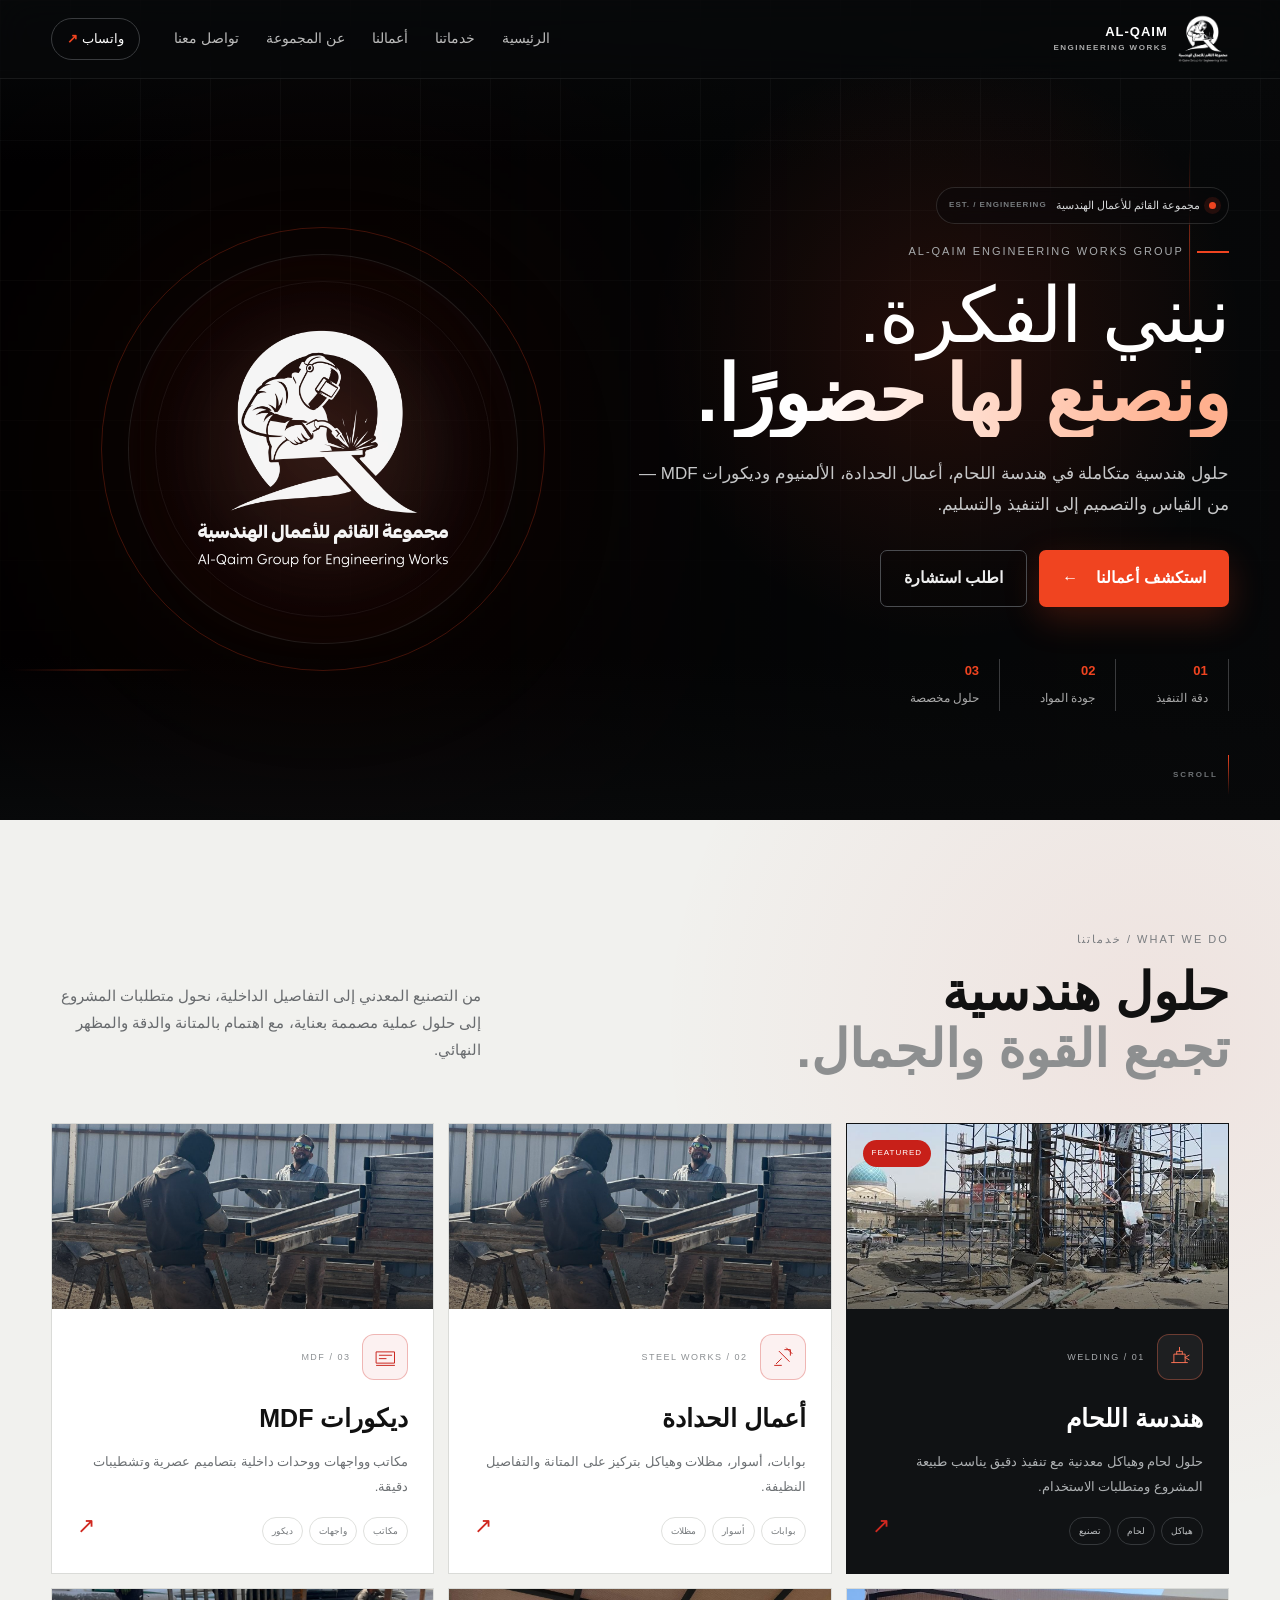
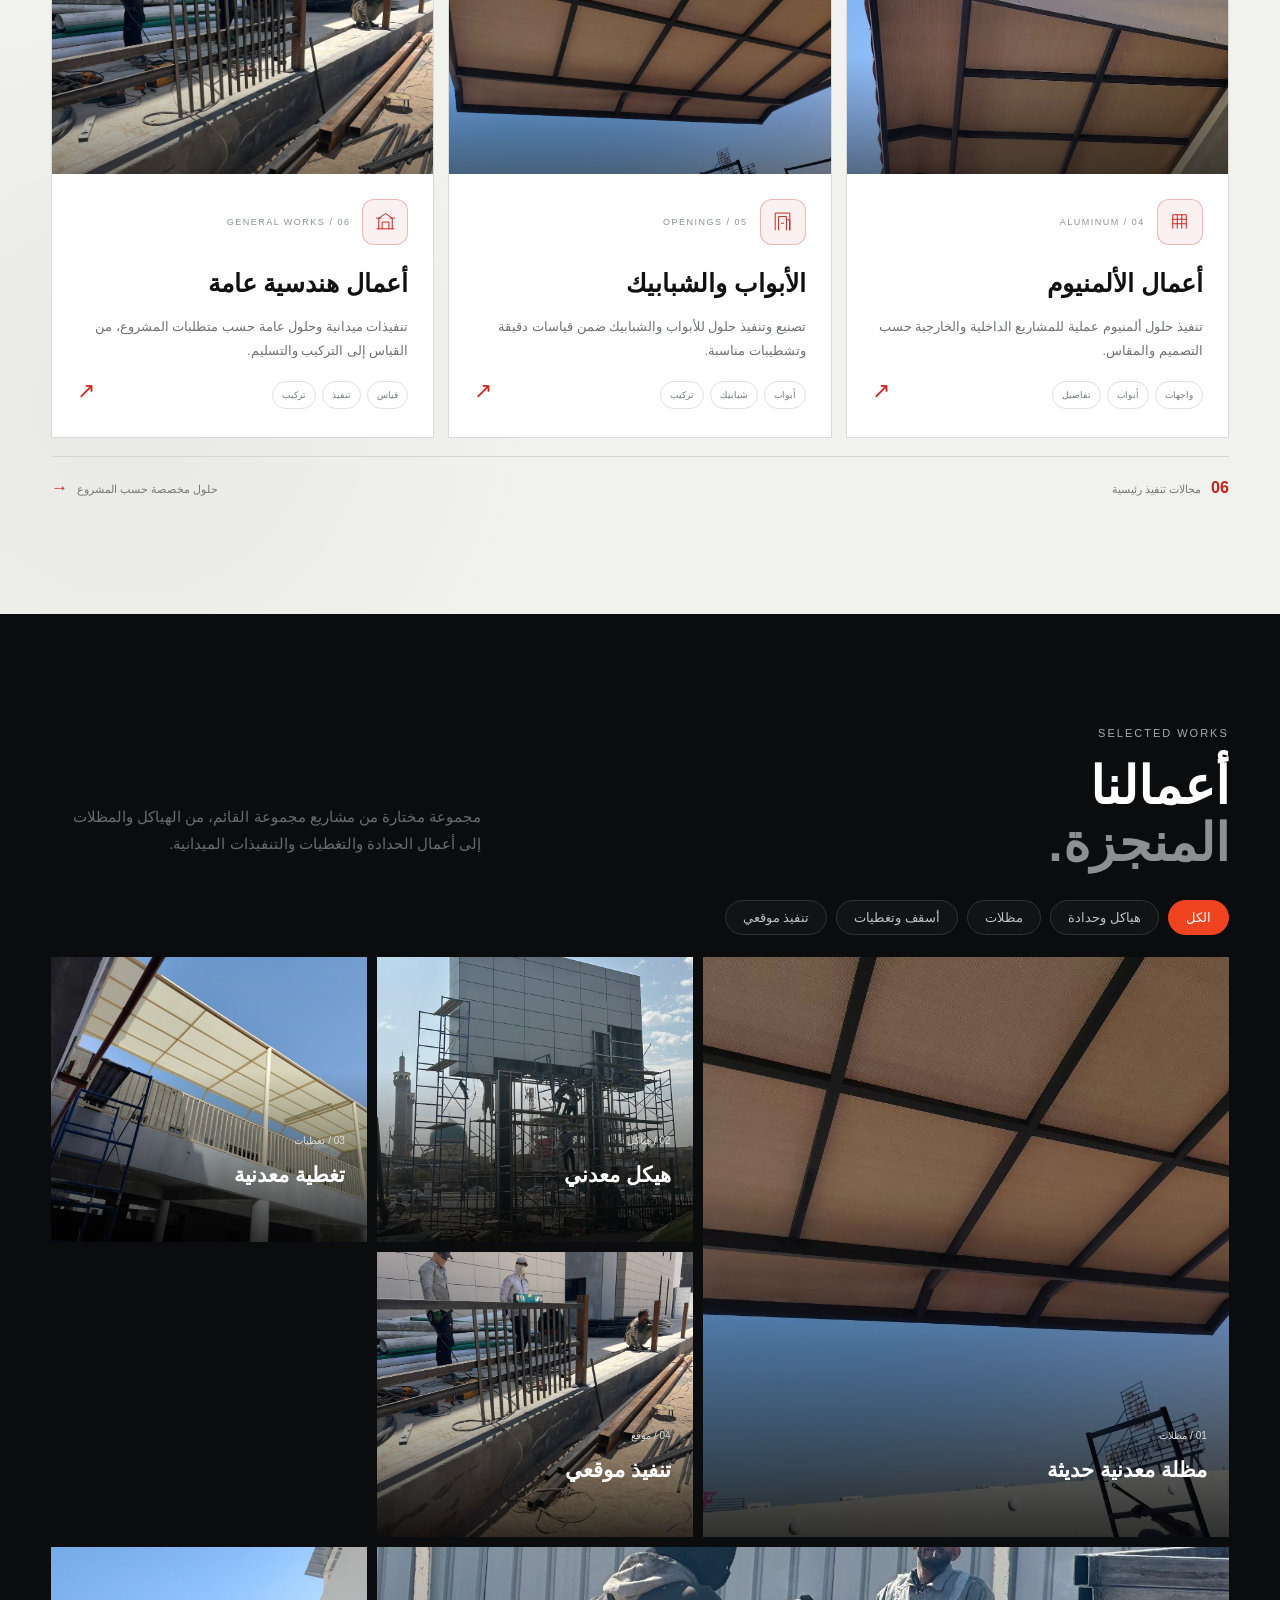
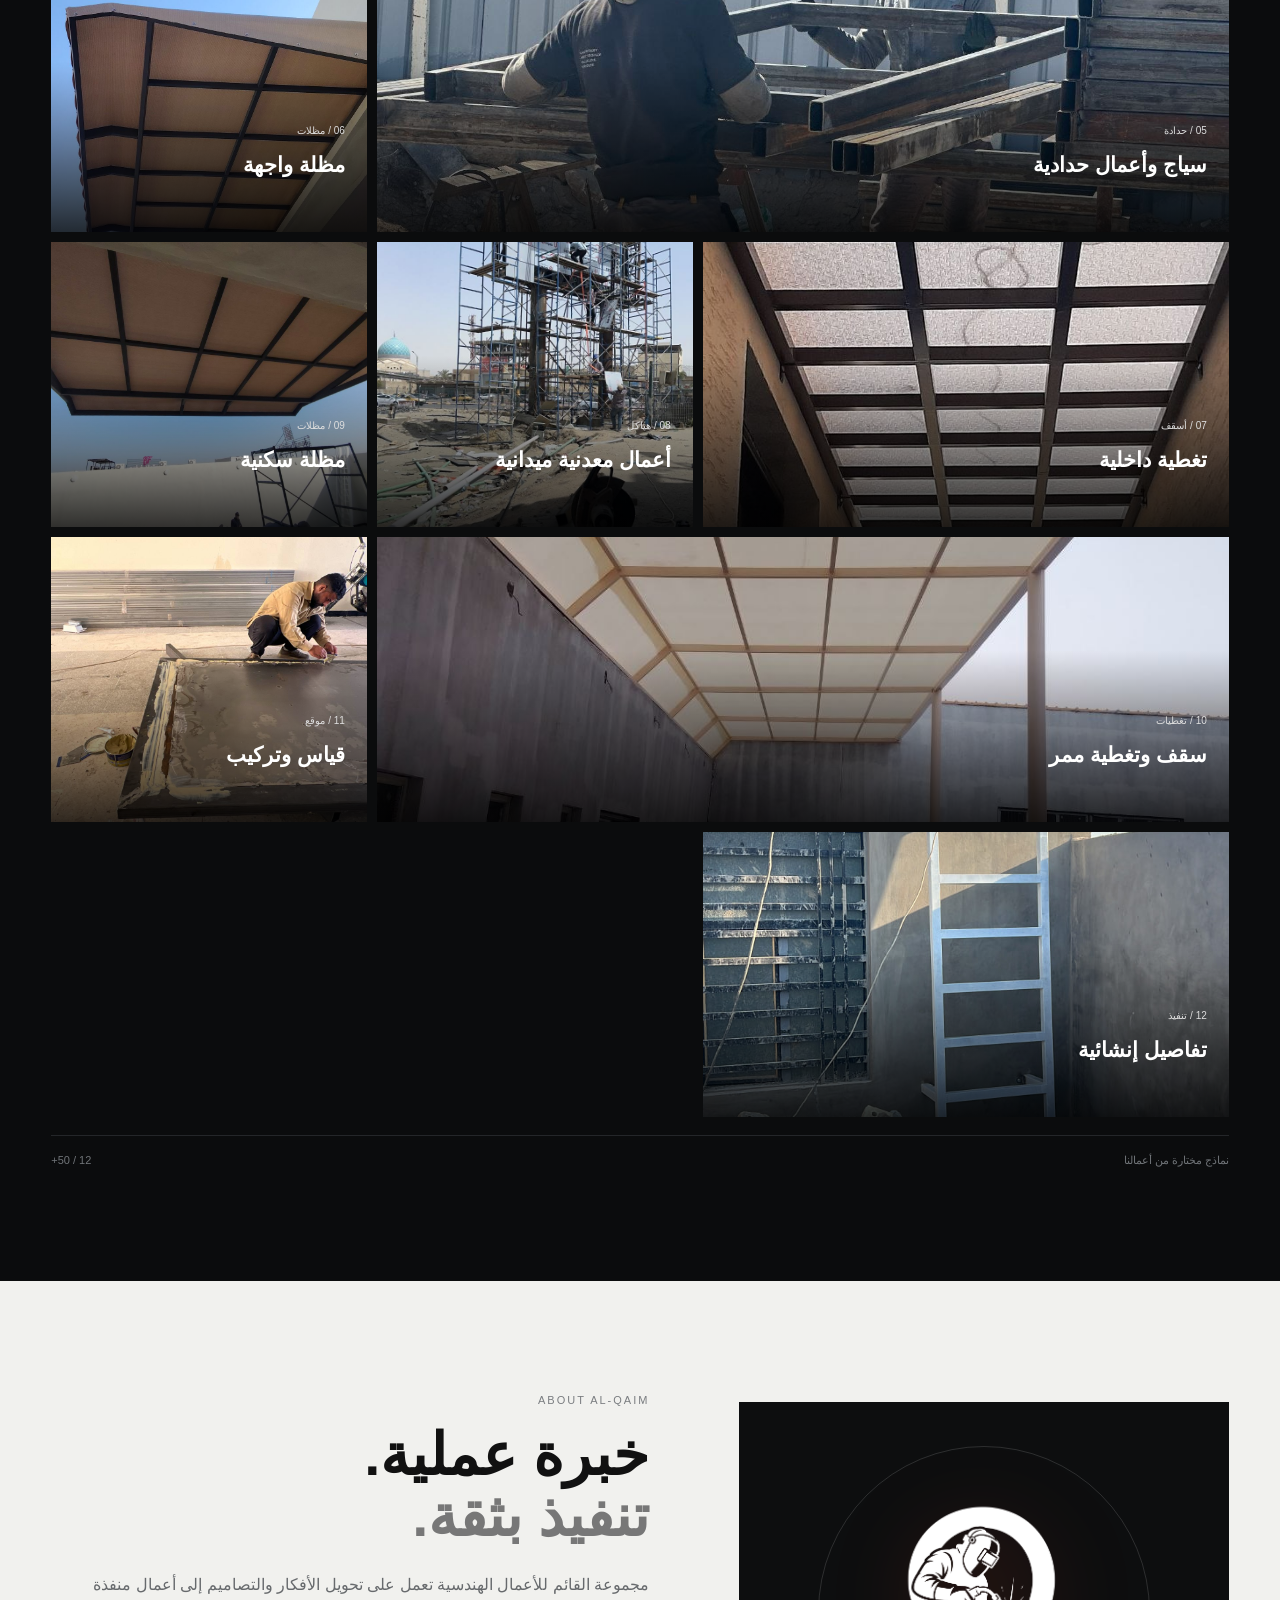
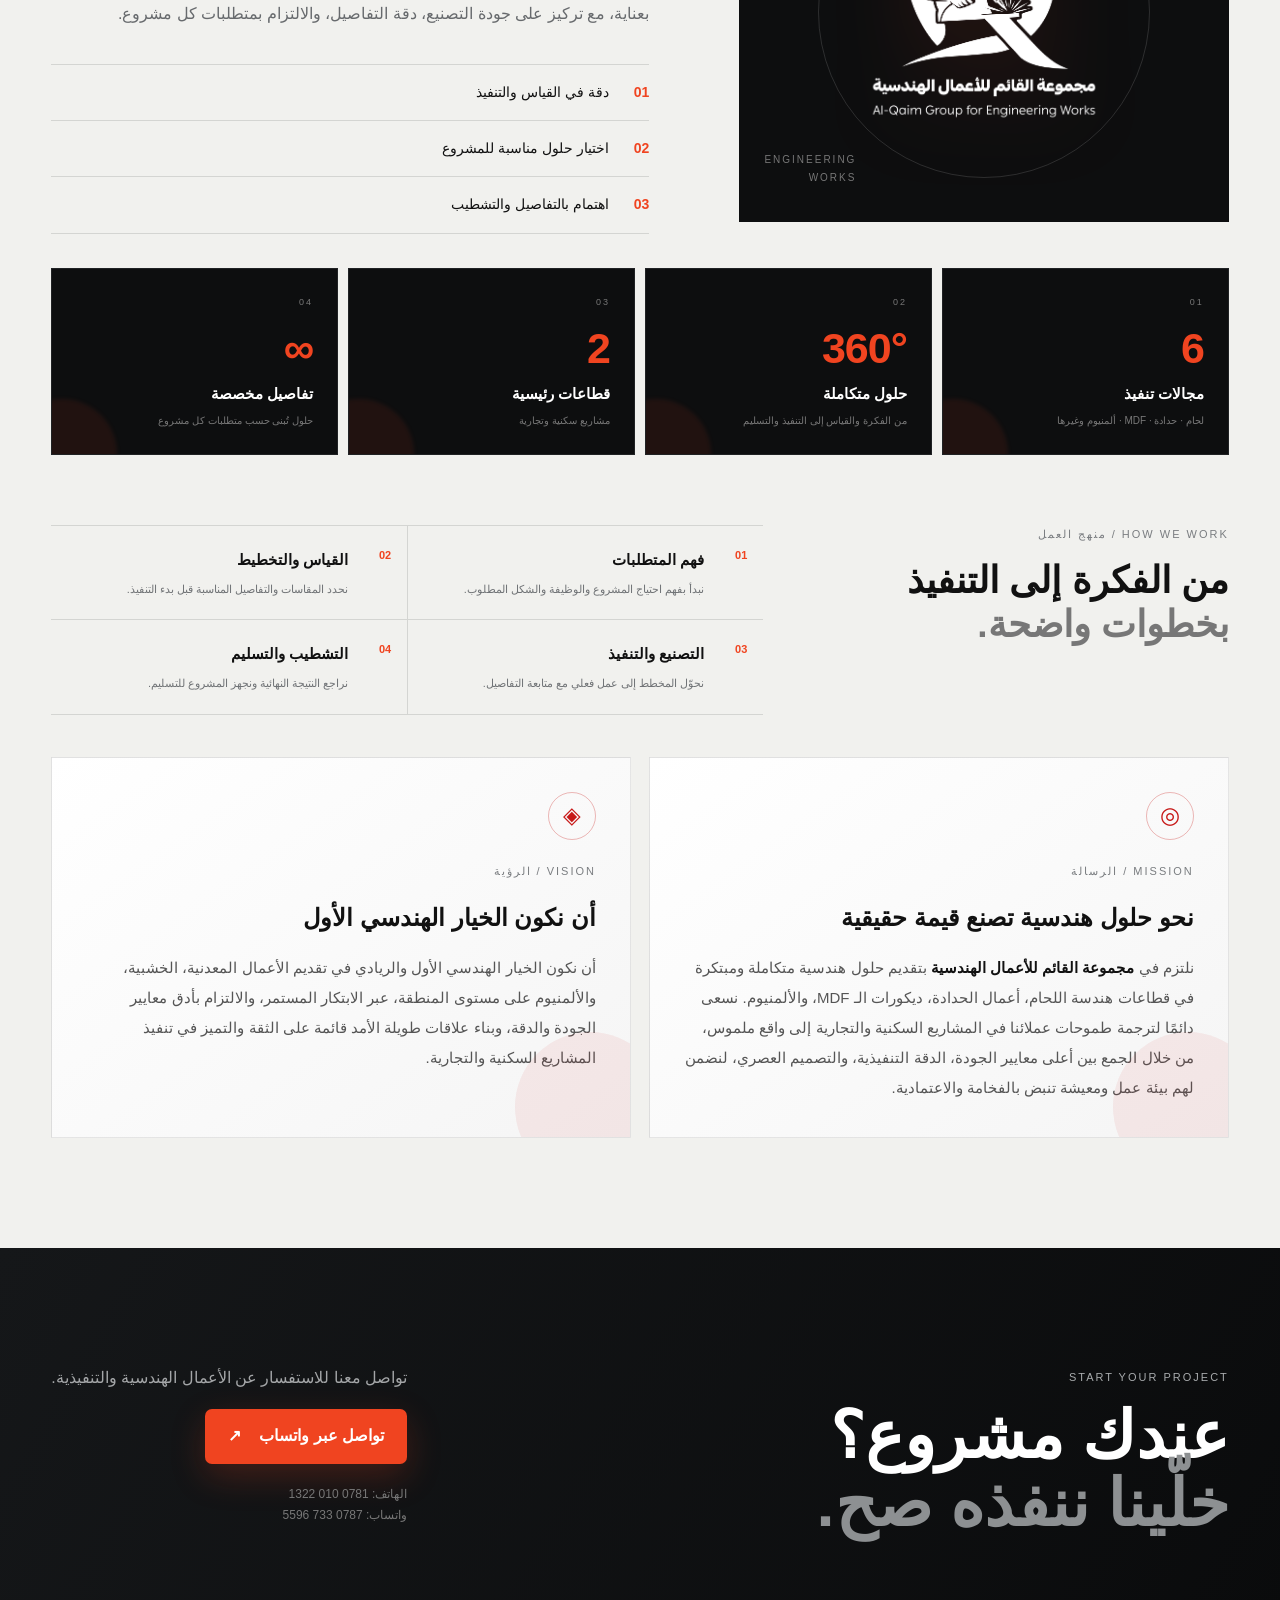
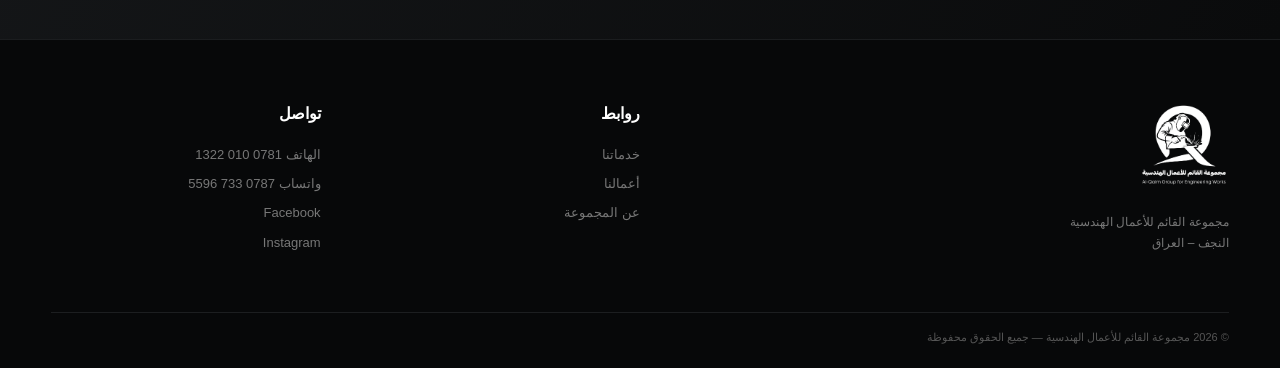
==== commit 10816397: "Add files via upload" ====
--- a/index.html
+++ b/index.html
@@ -9,7 +9,7 @@
 <body>
 <header class="site-header">
   <div class="container nav-wrap">
-    <a class="brand" href="#home"><img src="assets/logo.png" alt="مجموعة القائم للأعمال الهندسية"><span>AL-QAIM<br><small>ENGINEERING WORKS</small></span></a>
+    <a class="brand" href="#home"><img src="logo.png" alt="مجموعة القائم للأعمال الهندسية"><span>AL-QAIM<br><small>ENGINEERING WORKS</small></span></a>
     <nav id="nav"><a href="#home">الرئيسية</a><a href="#services">خدماتنا</a><a href="#projects">أعمالنا</a><a href="#about">عن المجموعة</a><a href="#contact">تواصل معنا</a></nav>
     <a class="nav-cta" href="https://wa.me/9647877335596" target="_blank">واتساب <b>↗</b></a>
     <button class="menu" aria-label="القائمة">☰</button>
@@ -30,7 +30,7 @@
    <div class="hero-stats"><div><b>01</b><span>دقة التنفيذ</span></div><div><b>02</b><span>جودة المواد</span></div><div><b>03</b><span>حلول مخصصة</span></div></div>
   </div>
   <div class="hero-visual">
-   <div class="hero-mark"><div class="glow"></div><img src="assets/logo.png" alt="شعار مجموعة القائم"></div>
+   <div class="hero-mark"><div class="glow"></div><img src="logo.png" alt="شعار مجموعة القائم"></div>
   </div>
  </div>
  <a class="hero-scroll" href="#services" aria-label="انتقل إلى الخدمات"><span></span><b>SCROLL</b></a>
@@ -44,27 +44,27 @@
   </div>
   <div class="service-grid modern-services">
    <article class="service-card modern-service featured" tabindex="0">
-    <div class="service-image"><img src="assets/images/photo_1_2026-10-07_10-07-33.jpg" alt="هندسة اللحام"></div>
+    <div class="service-image"><img src="images/photo_1_2026-10-07_10-07-33.jpg" alt="هندسة اللحام"></div>
     <div class="service-content"><div class="service-top"><span class="service-icon" aria-hidden="true"><svg viewBox="0 0 48 48"><path d="M10 33h28M14 33V18h20v15M19 18v-5h10v5M24 13v-7M34 24l7-4M34 24l7 4"/></svg></span><small>01 / WELDING</small></div><h3>هندسة اللحام</h3><p>حلول لحام وهياكل معدنية مع تنفيذ دقيق يناسب طبيعة المشروع ومتطلبات الاستخدام.</p><div class="service-tags"><span>هياكل</span><span>لحام</span><span>تصنيع</span></div><span class="service-arrow">↗</span></div>
    </article>
    <article class="service-card modern-service" tabindex="0">
-    <div class="service-image"><img src="assets/images/photo_11_2026-10-07_10-07-33.jpg" alt="أعمال الحدادة"></div>
+    <div class="service-image"><img src="images/photo_11_2026-10-07_10-07-33.jpg" alt="أعمال الحدادة"></div>
     <div class="service-content"><div class="service-top"><span class="service-icon" aria-hidden="true"><svg viewBox="0 0 48 48"><path d="M13 35l9-9m-4-13 18 18M10 38h12M28 10h10v10M31 7l10 10"/></svg></span><small>02 / STEEL WORKS</small></div><h3>أعمال الحدادة</h3><p>بوابات، أسوار، مظلات وهياكل بتركيز على المتانة والتفاصيل النظيفة.</p><div class="service-tags"><span>بوابات</span><span>أسوار</span><span>مظلات</span></div><span class="service-arrow">↗</span></div>
    </article>
    <article class="service-card modern-service" tabindex="0">
-    <div class="service-image"><img src="assets/images/project-05.jpg" alt="ديكورات MDF"></div>
+    <div class="service-image"><img src="images/project-05.jpg" alt="ديكورات MDF"></div>
     <div class="service-content"><div class="service-top"><span class="service-icon" aria-hidden="true"><svg viewBox="0 0 48 48"><path d="M8 14h32v20H8zM13 20h22M13 26h12M8 38h32"/></svg></span><small>03 / MDF</small></div><h3>ديكورات MDF</h3><p>مكاتب وواجهات ووحدات داخلية بتصاميم عصرية وتشطيبات دقيقة.</p><div class="service-tags"><span>مكاتب</span><span>واجهات</span><span>ديكور</span></div><span class="service-arrow">↗</span></div>
    </article>
    <article class="service-card modern-service" tabindex="0">
-    <div class="service-image"><img src="assets/images/photo_20_2026-10-07_10-07-17.jpg" alt="أعمال الألمنيوم"></div>
+    <div class="service-image"><img src="images/photo_20_2026-10-07_10-07-17.jpg" alt="أعمال الألمنيوم"></div>
     <div class="service-content"><div class="service-top"><span class="service-icon" aria-hidden="true"><svg viewBox="0 0 48 48"><path d="M12 36V12h24v24M12 20h24M20 12v24M28 12v24M12 28h24"/></svg></span><small>04 / ALUMINUM</small></div><h3>أعمال الألمنيوم</h3><p>تنفيذ حلول ألمنيوم عملية للمشاريع الداخلية والخارجية حسب التصميم والمقاس.</p><div class="service-tags"><span>واجهات</span><span>أبواب</span><span>تفاصيل</span></div><span class="service-arrow">↗</span></div>
    </article>
    <article class="service-card modern-service" tabindex="0">
-    <div class="service-image"><img src="assets/images/photo_21_2026-10-07_10-07-17.jpg" alt="الأبواب والشبابيك"></div>
+    <div class="service-image"><img src="images/photo_21_2026-10-07_10-07-17.jpg" alt="الأبواب والشبابيك"></div>
     <div class="service-content"><div class="service-top"><span class="service-icon" aria-hidden="true"><svg viewBox="0 0 48 48"><path d="M11 39V9h26v30M17 39V15h14v24M22 27h4M31 21h6v18"/></svg></span><small>05 / OPENINGS</small></div><h3>الأبواب والشبابيك</h3><p>تصنيع وتنفيذ حلول للأبواب والشبابيك ضمن قياسات دقيقة وتشطيبات مناسبة.</p><div class="service-tags"><span>أبواب</span><span>شبابيك</span><span>تركيب</span></div><span class="service-arrow">↗</span></div>
    </article>
    <article class="service-card modern-service" tabindex="0">
-    <div class="service-image"><img src="assets/images/photo_3_2026-10-07_10-08-04.jpg" alt="أعمال هندسية عامة" onerror="this.onerror=null;this.src='assets/images/photo_3_2026-10-07_10-08-04.jpg';"></div>
+    <div class="service-image"><img src="images/photo_3_2026-10-07_10-08-04.jpg" alt="أعمال هندسية عامة" onerror="this.onerror=null;this.src='images/photo_3_2026-10-07_10-08-04.jpg';"></div>
     <div class="service-content"><div class="service-top"><span class="service-icon" aria-hidden="true"><svg viewBox="0 0 48 48"><path d="M9 37h30M12 37V18l12-8 12 8v19M18 37V25h12v12M8 18h8M32 18h8"/></svg></span><small>06 / GENERAL WORKS</small></div><h3>أعمال هندسية عامة</h3><p>تنفيذات ميدانية وحلول عامة حسب متطلبات المشروع، من القياس إلى التركيب والتسليم.</p><div class="service-tags"><span>قياس</span><span>تنفيذ</span><span>تركيب</span></div><span class="service-arrow">↗</span></div>
    </article>
   </div>
@@ -79,18 +79,18 @@
    <button class="filter active" data-filter="all">الكل</button><button class="filter" data-filter="steel">هياكل وحدادة</button><button class="filter" data-filter="canopy">مظلات</button><button class="filter" data-filter="roof">أسقف وتغطيات</button><button class="filter" data-filter="site">تنفيذ موقعي</button>
   </div>
   <div class="project-grid gallery-grid" id="projectGrid">
-   <article class="project tall" data-category="canopy" data-title="مظلة معدنية حديثة" data-meta="مظلات / تنفيذ معدني" data-image="photo_21_2026-10-07_10-07-17.jpg"><img src="assets/images/photo_21_2026-10-07_10-07-17.jpg" alt="مظلة معدنية حديثة" loading="lazy"><div class="project-overlay"><small>01 / مظلات</small><h3>مظلة معدنية حديثة</h3><span>عرض المشروع ↗</span></div></article>
-   <article class="project" data-category="steel" data-title="هيكل معدني" data-meta="هياكل وحدادة" data-image="photo_16_2026-10-07_10-07-17.jpg"><img src="assets/images/photo_16_2026-10-07_10-07-17.jpg" alt="هيكل معدني" loading="lazy"><div class="project-overlay"><small>02 / هياكل</small><h3>هيكل معدني</h3><span>عرض المشروع ↗</span></div></article>
-   <article class="project" data-category="roof" data-title="تغطية معدنية" data-meta="أسقف / تغطيات" data-image="photo_9_2026-10-07_10-07-33.jpg"><img src="assets/images/photo_9_2026-10-07_10-07-33.jpg" alt="تغطية معدنية" loading="lazy"><div class="project-overlay"><small>03 / تغطيات</small><h3>تغطية معدنية</h3><span>عرض المشروع ↗</span></div></article>
-   <article class="project" data-category="site" data-title="تنفيذ موقعي" data-meta="تنفيذ / أعمال ميدانية" data-image="photo_3_2026-10-07_10-08-04.jpg"><img src="assets/images/photo_3_2026-10-07_10-08-04.jpg" alt="تنفيذ موقعي" loading="lazy"><div class="project-overlay"><small>04 / موقع</small><h3>تنفيذ موقعي</h3><span>عرض المشروع ↗</span></div></article>
-   <article class="project wide" data-category="steel" data-title="سياج وأعمال حدادية" data-meta="حدادة / أسوار" data-image="photo_11_2026-10-07_10-07-33.jpg"><img src="assets/images/photo_11_2026-10-07_10-07-33.jpg" alt="سياج وأعمال حدادية" loading="lazy"><div class="project-overlay"><small>05 / حدادة</small><h3>سياج وأعمال حدادية</h3><span>عرض المشروع ↗</span></div></article>
-   <article class="project" data-category="canopy" data-title="مظلة واجهة" data-meta="مظلات / تنفيذ" data-image="photo_20_2026-10-07_10-07-17.jpg"><img src="assets/images/photo_20_2026-10-07_10-07-17.jpg" alt="مظلة واجهة" loading="lazy"><div class="project-overlay"><small>06 / مظلات</small><h3>مظلة واجهة</h3><span>عرض المشروع ↗</span></div></article>
-   <article class="project" data-category="roof" data-title="تغطية داخلية" data-meta="أسقف / تغطيات" data-image="photo_7_2026-10-07_10-07-17.jpg"><img src="assets/images/photo_7_2026-10-07_10-07-17.jpg" alt="تغطية داخلية" loading="lazy"><div class="project-overlay"><small>07 / أسقف</small><h3>تغطية داخلية</h3><span>عرض المشروع ↗</span></div></article>
-   <article class="project" data-category="steel" data-title="أعمال معدنية ميدانية" data-meta="هياكل / حدادة" data-image="photo_1_2026-10-07_10-07-33.jpg"><img src="assets/images/photo_1_2026-10-07_10-07-33.jpg" alt="أعمال معدنية ميدانية" loading="lazy"><div class="project-overlay"><small>08 / هياكل</small><h3>أعمال معدنية ميدانية</h3><span>عرض المشروع ↗</span></div></article>
-   <article class="project" data-category="canopy" data-title="مظلة سكنية" data-meta="مظلات / مشاريع سكنية" data-image="photo_22_2026-10-07_10-07-17.jpg"><img src="assets/images/photo_22_2026-10-07_10-07-17.jpg" alt="مظلة سكنية" loading="lazy"><div class="project-overlay"><small>09 / مظلات</small><h3>مظلة سكنية</h3><span>عرض المشروع ↗</span></div></article>
-   <article class="project wide" data-category="roof" data-title="سقف وتغطية ممر" data-meta="أسقف / تغطيات" data-image="photo_10_2026-10-07_10-07-33.jpg"><img src="assets/images/photo_10_2026-10-07_10-07-33.jpg" alt="سقف وتغطية ممر" loading="lazy"><div class="project-overlay"><small>10 / تغطيات</small><h3>سقف وتغطية ممر</h3><span>عرض المشروع ↗</span></div></article>
-   <article class="project" data-category="site" data-title="أعمال قياس وتركيب" data-meta="تنفيذ موقعي" data-image="photo_4_2026-10-07_10-07-52.jpg"><img src="assets/images/photo_4_2026-10-07_10-07-52.jpg" alt="أعمال قياس وتركيب" loading="lazy"><div class="project-overlay"><small>11 / موقع</small><h3>قياس وتركيب</h3><span>عرض المشروع ↗</span></div></article>
-   <article class="project" data-category="steel" data-title="تفاصيل إنشائية" data-meta="هياكل / تنفيذ" data-image="photo_1_2026-10-07_10-06-51.jpg"><img src="assets/images/photo_1_2026-10-07_10-06-51.jpg" alt="تفاصيل إنشائية" loading="lazy"><div class="project-overlay"><small>12 / تنفيذ</small><h3>تفاصيل إنشائية</h3><span>عرض المشروع ↗</span></div></article>
+   <article class="project tall" data-category="canopy" data-title="مظلة معدنية حديثة" data-meta="مظلات / تنفيذ معدني" data-image="photo_21_2026-10-07_10-07-17.jpg"><img src="images/photo_21_2026-10-07_10-07-17.jpg" alt="مظلة معدنية حديثة" loading="lazy"><div class="project-overlay"><small>01 / مظلات</small><h3>مظلة معدنية حديثة</h3><span>عرض المشروع ↗</span></div></article>
+   <article class="project" data-category="steel" data-title="هيكل معدني" data-meta="هياكل وحدادة" data-image="photo_16_2026-10-07_10-07-17.jpg"><img src="images/photo_16_2026-10-07_10-07-17.jpg" alt="هيكل معدني" loading="lazy"><div class="project-overlay"><small>02 / هياكل</small><h3>هيكل معدني</h3><span>عرض المشروع ↗</span></div></article>
+   <article class="project" data-category="roof" data-title="تغطية معدنية" data-meta="أسقف / تغطيات" data-image="photo_9_2026-10-07_10-07-33.jpg"><img src="images/photo_9_2026-10-07_10-07-33.jpg" alt="تغطية معدنية" loading="lazy"><div class="project-overlay"><small>03 / تغطيات</small><h3>تغطية معدنية</h3><span>عرض المشروع ↗</span></div></article>
+   <article class="project" data-category="site" data-title="تنفيذ موقعي" data-meta="تنفيذ / أعمال ميدانية" data-image="photo_3_2026-10-07_10-08-04.jpg"><img src="images/photo_3_2026-10-07_10-08-04.jpg" alt="تنفيذ موقعي" loading="lazy"><div class="project-overlay"><small>04 / موقع</small><h3>تنفيذ موقعي</h3><span>عرض المشروع ↗</span></div></article>
+   <article class="project wide" data-category="steel" data-title="سياج وأعمال حدادية" data-meta="حدادة / أسوار" data-image="photo_11_2026-10-07_10-07-33.jpg"><img src="images/photo_11_2026-10-07_10-07-33.jpg" alt="سياج وأعمال حدادية" loading="lazy"><div class="project-overlay"><small>05 / حدادة</small><h3>سياج وأعمال حدادية</h3><span>عرض المشروع ↗</span></div></article>
+   <article class="project" data-category="canopy" data-title="مظلة واجهة" data-meta="مظلات / تنفيذ" data-image="photo_20_2026-10-07_10-07-17.jpg"><img src="images/photo_20_2026-10-07_10-07-17.jpg" alt="مظلة واجهة" loading="lazy"><div class="project-overlay"><small>06 / مظلات</small><h3>مظلة واجهة</h3><span>عرض المشروع ↗</span></div></article>
+   <article class="project" data-category="roof" data-title="تغطية داخلية" data-meta="أسقف / تغطيات" data-image="photo_7_2026-10-07_10-07-17.jpg"><img src="images/photo_7_2026-10-07_10-07-17.jpg" alt="تغطية داخلية" loading="lazy"><div class="project-overlay"><small>07 / أسقف</small><h3>تغطية داخلية</h3><span>عرض المشروع ↗</span></div></article>
+   <article class="project" data-category="steel" data-title="أعمال معدنية ميدانية" data-meta="هياكل / حدادة" data-image="photo_1_2026-10-07_10-07-33.jpg"><img src="images/photo_1_2026-10-07_10-07-33.jpg" alt="أعمال معدنية ميدانية" loading="lazy"><div class="project-overlay"><small>08 / هياكل</small><h3>أعمال معدنية ميدانية</h3><span>عرض المشروع ↗</span></div></article>
+   <article class="project" data-category="canopy" data-title="مظلة سكنية" data-meta="مظلات / مشاريع سكنية" data-image="photo_22_2026-10-07_10-07-17.jpg"><img src="images/photo_22_2026-10-07_10-07-17.jpg" alt="مظلة سكنية" loading="lazy"><div class="project-overlay"><small>09 / مظلات</small><h3>مظلة سكنية</h3><span>عرض المشروع ↗</span></div></article>
+   <article class="project wide" data-category="roof" data-title="سقف وتغطية ممر" data-meta="أسقف / تغطيات" data-image="photo_10_2026-10-07_10-07-33.jpg"><img src="images/photo_10_2026-10-07_10-07-33.jpg" alt="سقف وتغطية ممر" loading="lazy"><div class="project-overlay"><small>10 / تغطيات</small><h3>سقف وتغطية ممر</h3><span>عرض المشروع ↗</span></div></article>
+   <article class="project" data-category="site" data-title="أعمال قياس وتركيب" data-meta="تنفيذ موقعي" data-image="photo_4_2026-10-07_10-07-52.jpg"><img src="images/photo_4_2026-10-07_10-07-52.jpg" alt="أعمال قياس وتركيب" loading="lazy"><div class="project-overlay"><small>11 / موقع</small><h3>قياس وتركيب</h3><span>عرض المشروع ↗</span></div></article>
+   <article class="project" data-category="steel" data-title="تفاصيل إنشائية" data-meta="هياكل / تنفيذ" data-image="photo_1_2026-10-07_10-06-51.jpg"><img src="images/photo_1_2026-10-07_10-06-51.jpg" alt="تفاصيل إنشائية" loading="lazy"><div class="project-overlay"><small>12 / تنفيذ</small><h3>تفاصيل إنشائية</h3><span>عرض المشروع ↗</span></div></article>
   </div>
   <div class="projects-more"><span>نماذج مختارة من أعمالنا</span><span>12 / 50+</span></div>
  </div>
@@ -98,7 +98,7 @@
 <div class="lightbox" id="lightbox" aria-hidden="true"><button class="lightbox-close" aria-label="إغلاق">×</button><div class="lightbox-content"><img id="lightboxImg" src="" alt=""><div class="lightbox-info"><p id="lightboxMeta"></p><h3 id="lightboxTitle"></h3></div></div></div>
 
 <section class="about section" id="about">
- <div class="container about-grid"><div class="about-visual"><div class="about-number"><img src="assets/logo.png" alt="شعار مجموعة القائم"></div><div class="line"></div><p>ENGINEERING<br>WORKS</p></div>
+ <div class="container about-grid"><div class="about-visual"><div class="about-number"><img src="logo.png" alt="شعار مجموعة القائم"></div><div class="line"></div><p>ENGINEERING<br>WORKS</p></div>
  <div class="about-copy"><p class="eyebrow">ABOUT AL-QAIM</p><h2>خبرة عملية.<br><span>تنفيذ بثقة.</span></h2><p>مجموعة القائم للأعمال الهندسية تعمل على تحويل الأفكار والتصاميم إلى أعمال منفذة بعناية، مع تركيز على جودة التصنيع، دقة التفاصيل، والالتزام بمتطلبات كل مشروع.</p><div class="principles"><div><b>01</b><span>دقة في القياس والتنفيذ</span></div><div><b>02</b><span>اختيار حلول مناسبة للمشروع</span></div><div><b>03</b><span>اهتمام بالتفاصيل والتشطيب</span></div></div></div></div>
  <div class="container about-metrics" aria-label="ملامح مجموعة القائم">
   <div class="metric"><span>01</span><strong>6</strong><b>مجالات تنفيذ</b><small>لحام · حدادة · MDF · ألمنيوم وغيرها</small></div>
@@ -123,14 +123,14 @@
 
 <section class="cta" id="contact"><div class="container cta-inner"><div><p class="eyebrow">START YOUR PROJECT</p><h2>عندك مشروع؟<br><span>خلّينا ننفذه صح.</span></h2></div><div class="cta-side"><p>تواصل معنا للاستفسار عن الأعمال الهندسية والتنفيذية.</p><a class="btn red" href="https://wa.me/9647877335596" target="_blank">تواصل عبر واتساب <span>↗</span></a><p class="phone">الهاتف: <a href="tel:+9647810101322">0781 010 1322</a><br>واتساب: <a href="https://wa.me/9647877335596" target="_blank">0787 733 5596</a></p></div></div></section>
 </main>
-<footer><div class="container footer-grid"><div><img src="assets/logo.png" class="footer-logo" alt="مجموعة القائم"><p>مجموعة القائم للأعمال الهندسية<br>النجف – العراق</p></div><div><b>روابط</b><a href="#services">خدماتنا</a><a href="#projects">أعمالنا</a><a href="#about">عن المجموعة</a></div><div><b>تواصل</b><a href="tel:+9647810101322">الهاتف 0781 010 1322</a><a href="https://wa.me/9647877335596" target="_blank">واتساب 0787 733 5596</a><a href="https://www.facebook.com/qaimgroup">Facebook</a><a href="https://www.instagram.com/qaimgroup">Instagram</a></div></div><div class="copyright">© 2026 مجموعة القائم للأعمال الهندسية — جميع الحقوق محفوظة</div></footer>
+<footer><div class="container footer-grid"><div><img src="logo.png" class="footer-logo" alt="مجموعة القائم"><p>مجموعة القائم للأعمال الهندسية<br>النجف – العراق</p></div><div><b>روابط</b><a href="#services">خدماتنا</a><a href="#projects">أعمالنا</a><a href="#about">عن المجموعة</a></div><div><b>تواصل</b><a href="tel:+9647810101322">الهاتف 0781 010 1322</a><a href="https://wa.me/9647877335596" target="_blank">واتساب 0787 733 5596</a><a href="https://www.facebook.com/qaimgroup">Facebook</a><a href="https://www.instagram.com/qaimgroup">Instagram</a></div></div><div class="copyright">© 2026 مجموعة القائم للأعمال الهندسية — جميع الحقوق محفوظة</div></footer>
 <script>
 const menu=document.querySelector('.menu'),nav=document.querySelector('#nav');
 menu.onclick=()=>nav.classList.toggle('open');document.querySelectorAll('#nav a').forEach(a=>a.onclick=()=>nav.classList.remove('open'));
 const filters=document.querySelectorAll('.filter'), cards=document.querySelectorAll('.project');
 filters.forEach(btn=>btn.addEventListener('click',()=>{filters.forEach(b=>b.classList.remove('active'));btn.classList.add('active');const f=btn.dataset.filter;cards.forEach(card=>{const show=f==='all'||card.dataset.category===f;card.classList.toggle('hidden',!show);});}));
 const lightbox=document.querySelector('#lightbox'), lbImg=document.querySelector('#lightboxImg'),lbTitle=document.querySelector('#lightboxTitle'),lbMeta=document.querySelector('#lightboxMeta');
-cards.forEach(card=>card.addEventListener('click',()=>{lbImg.src='assets/images/'+card.dataset.image;lbImg.alt=card.dataset.title;lbTitle.textContent=card.dataset.title;lbMeta.textContent=card.dataset.meta;lightbox.classList.add('show');lightbox.setAttribute('aria-hidden','false');document.body.classList.add('no-scroll');}));
+cards.forEach(card=>card.addEventListener('click',()=>{lbImg.src='images/'+card.dataset.image;lbImg.alt=card.dataset.title;lbTitle.textContent=card.dataset.title;lbMeta.textContent=card.dataset.meta;lightbox.classList.add('show');lightbox.setAttribute('aria-hidden','false');document.body.classList.add('no-scroll');}));
 function closeLightbox(){lightbox.classList.remove('show');lightbox.setAttribute('aria-hidden','true');document.body.classList.remove('no-scroll');setTimeout(()=>{lbImg.src='';},250)}
 document.querySelector('.lightbox-close').onclick=closeLightbox;lightbox.addEventListener('click',e=>{if(e.target===lightbox)closeLightbox()});document.addEventListener('keydown',e=>{if(e.key==='Escape')closeLightbox()});
 </script>
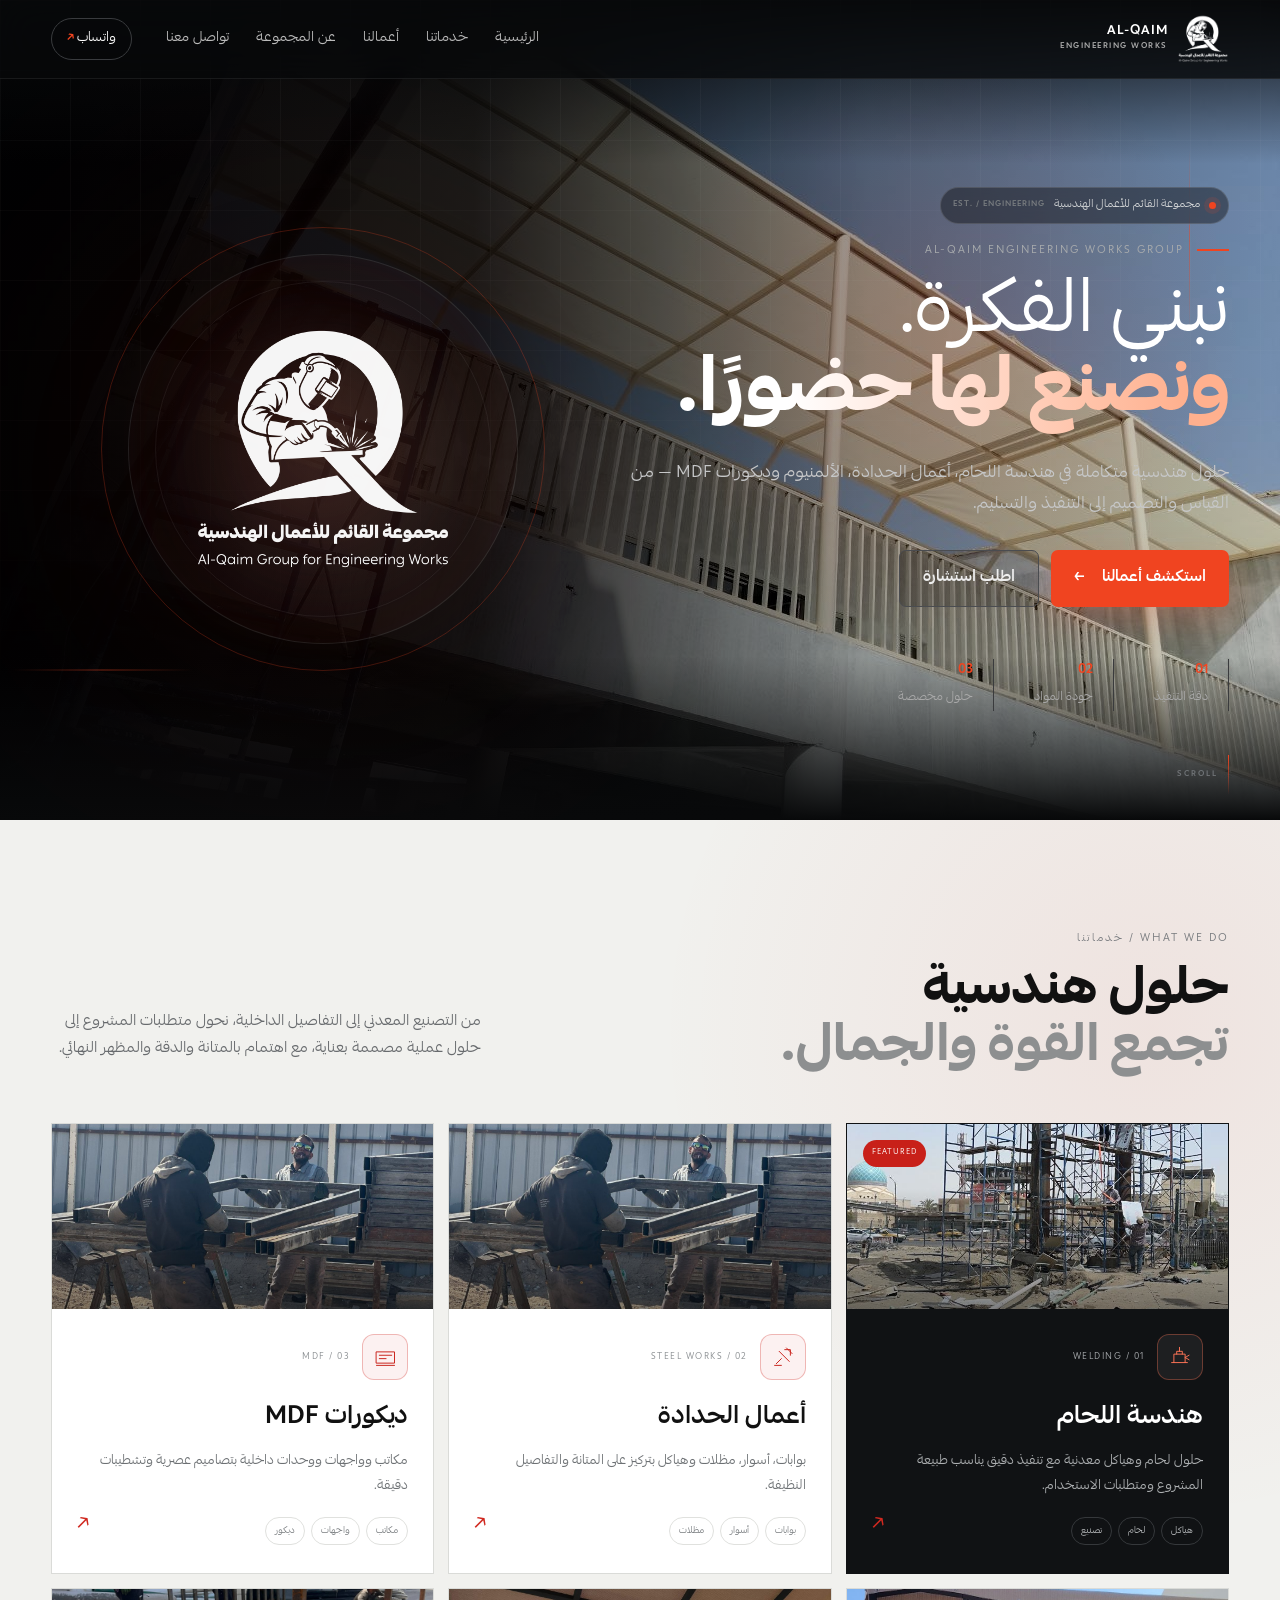
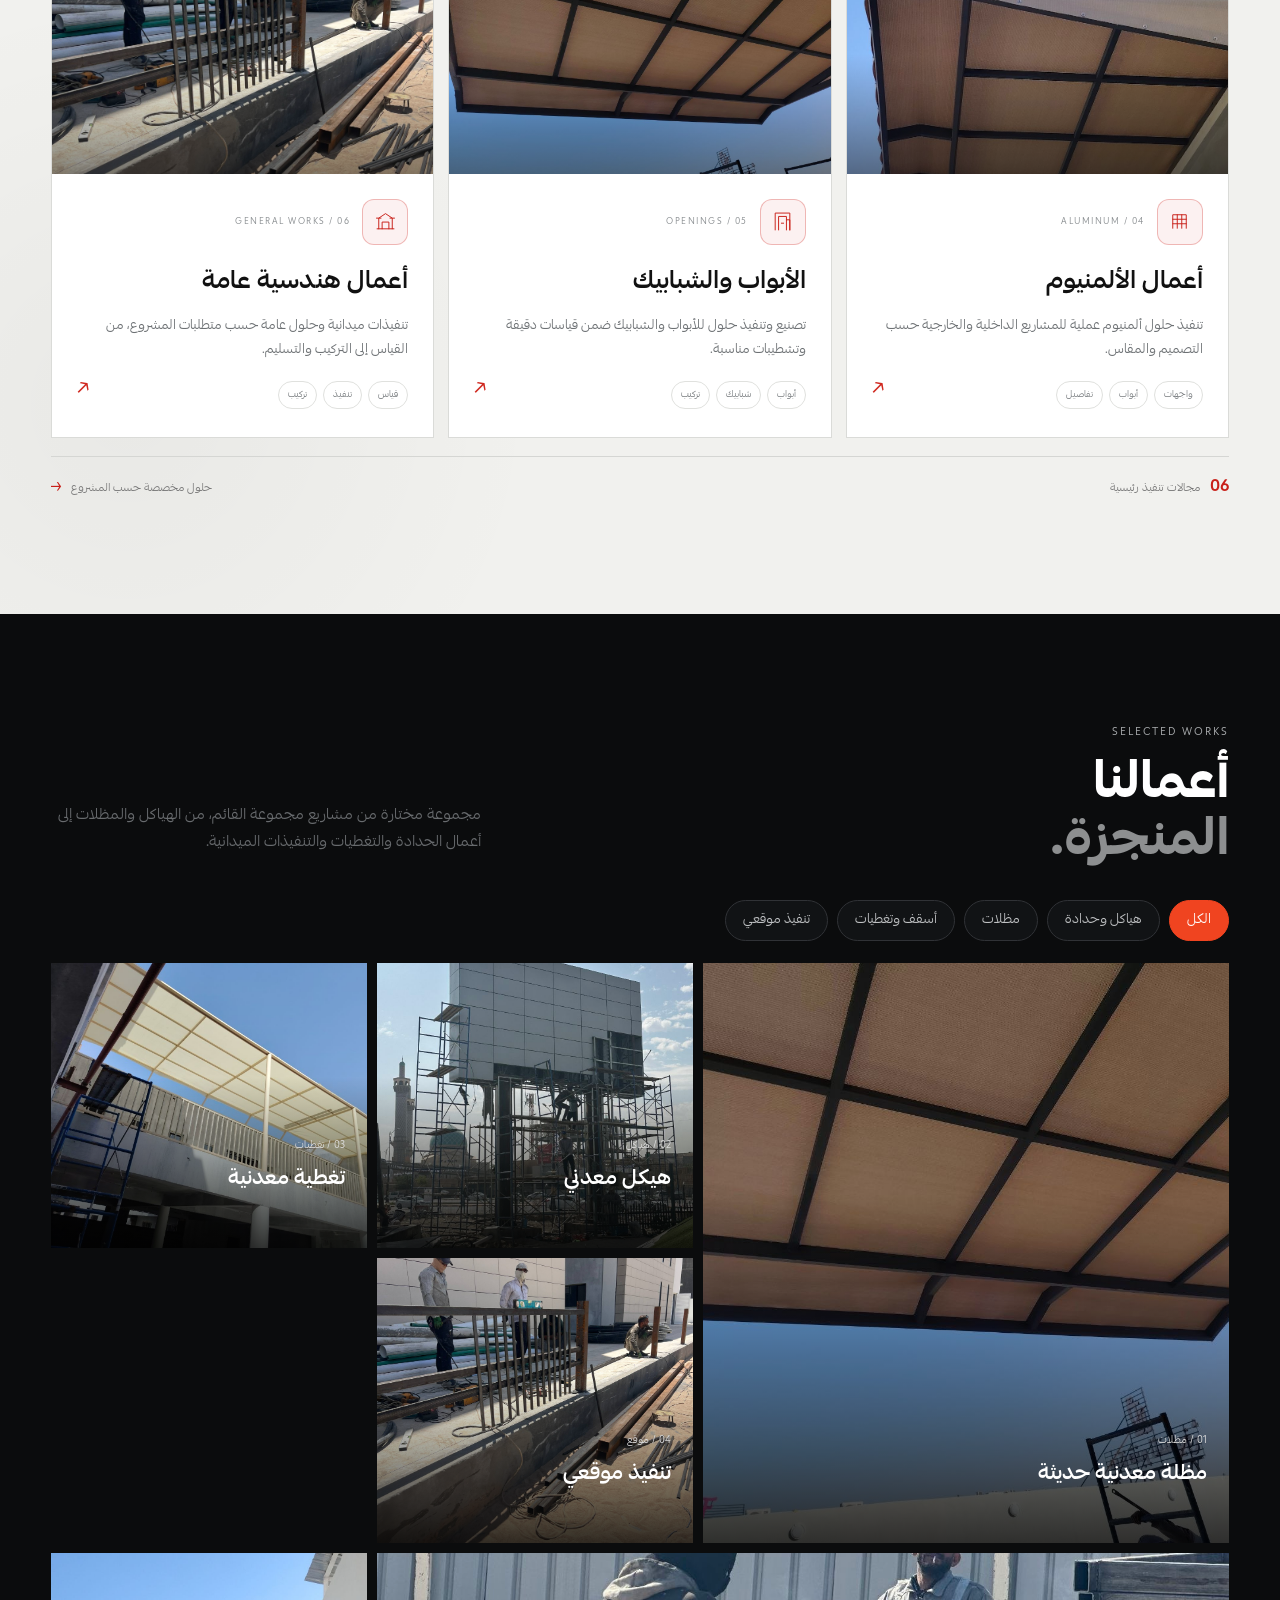
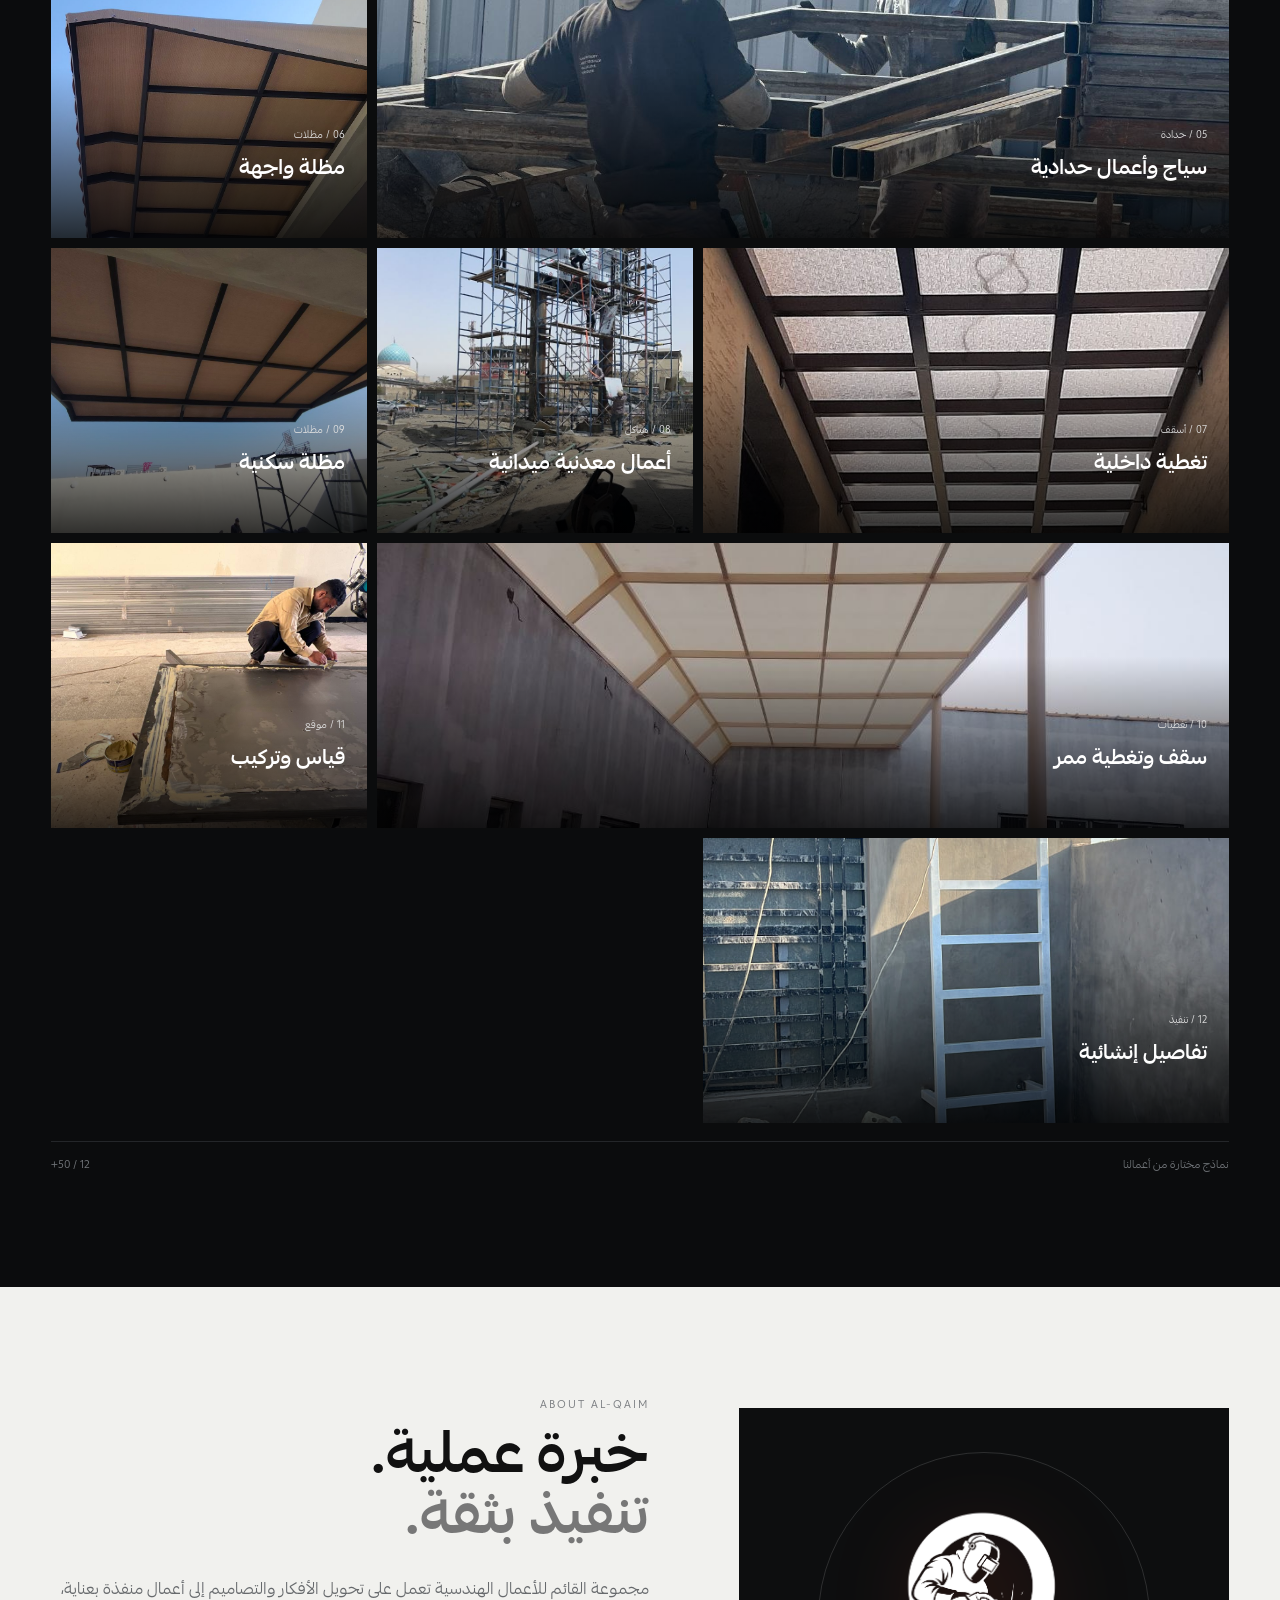
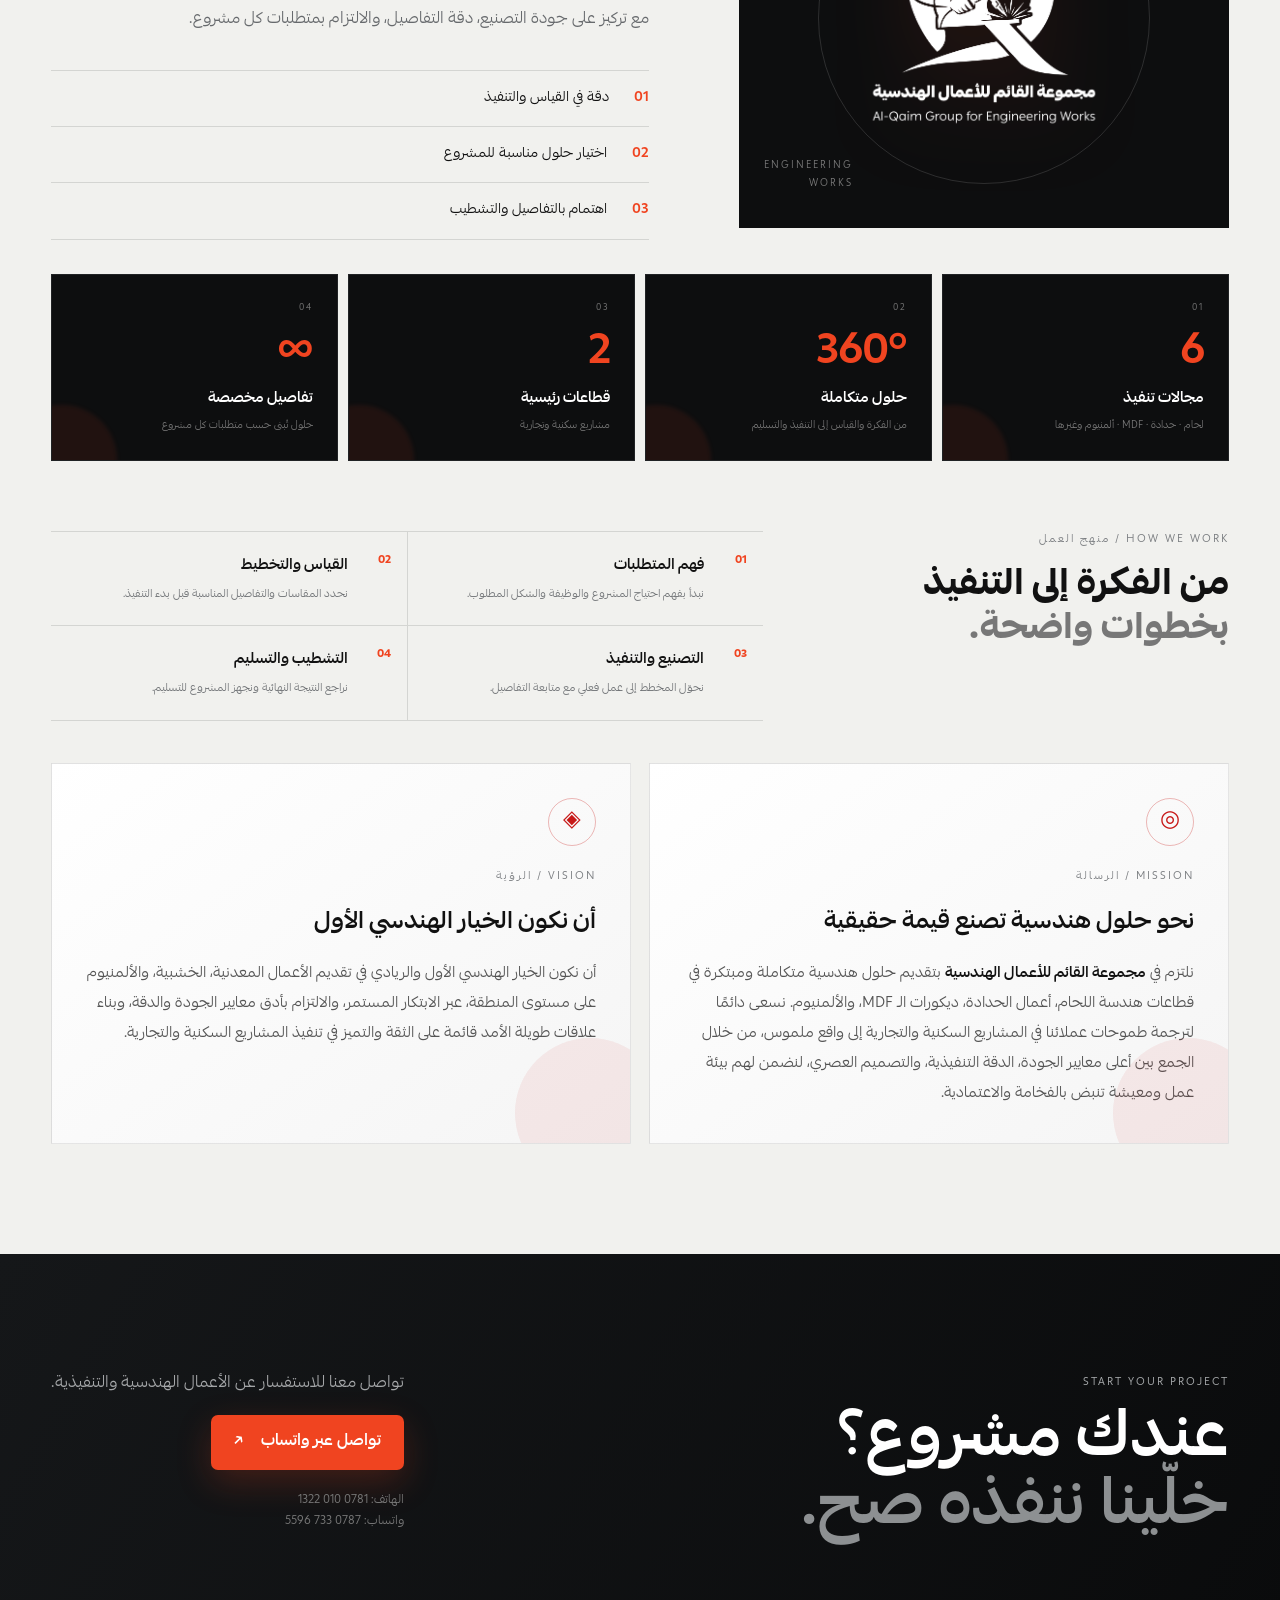
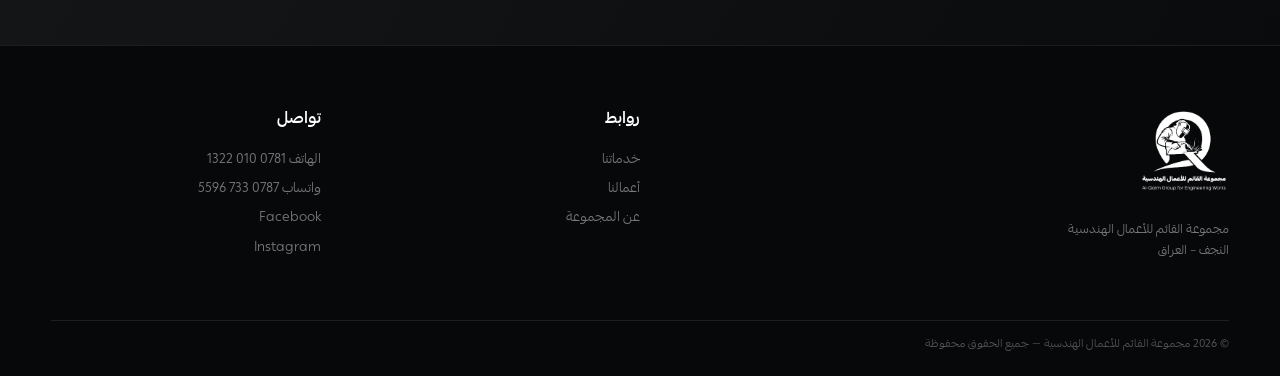
==== commit 2f1145bb: "Add company favicon" ====
--- a/index.html
+++ b/index.html
@@ -4,6 +4,8 @@
 <meta charset="utf-8"><meta name="viewport" content="width=device-width,initial-scale=1">
 <title>مجموعة القائم للأعمال الهندسية</title>
 <meta name="description" content="مجموعة القائم للأعمال الهندسية — هندسة اللحام، الحدادة، الألمنيوم وديكورات MDF في العراق.">
+<link rel="icon" type="image/png" sizes="256x256" href="favicon.png">
+<link rel="shortcut icon" href="favicon.ico">
 <link rel="stylesheet" href="style.css">
 </head>
 <body>
--- a/style.css
+++ b/style.css
@@ -1,5 +1,5 @@
-@font-face{font-family:Ping;src:url('assets/fonts/PINGAR+LT-REGULAR.OTF')}@font-face{font-family:Ping;src:url('assets/fonts/PINGAR+LT-BOLD.OTF');font-weight:700}@font-face{font-family:Ping;src:url('assets/fonts/PINGAR+LT-HEAVY.OTF');font-weight:900}
-:root{--black:#08090a;--panel:#111315;--soft:#f2f2ef;--muted:#9da0a4;--red:#f04420;--orange:#ff8a1f;--line:#26282b}*{box-sizing:border-box}html{scroll-behavior:smooth}body{margin:0;font-family:Ping,Arial,sans-serif;background:var(--black);color:#fff;line-height:1.8}a{text-decoration:none;color:inherit}.container{width:min(1180px,92%);margin:auto}.site-header{position:fixed;z-index:20;top:0;left:0;right:0;background:rgba(8,9,10,.72);backdrop-filter:blur(18px);border-bottom:1px solid rgba(255,255,255,.07)}.nav-wrap{height:78px;display:flex;align-items:center;gap:34px}.brand{display:flex;align-items:center;gap:9px;margin-left:auto}.brand img{width:52px;height:52px;object-fit:contain}.brand span{font-size:13px;font-weight:700;line-height:1.1;letter-spacing:1px}.brand small{font-size:8px;letter-spacing:1.5px;color:#aaa}.site-header nav{display:flex;gap:27px;color:#bbb;font-size:14px}.site-header nav a:hover{color:#fff}.nav-cta{border:1px solid #393b3e;padding:8px 15px;border-radius:999px;font-size:13px}.nav-cta b{color:var(--red)}.menu{display:none;background:none;border:0;color:#fff;font-size:25px}.hero{min-height:820px;position:relative;overflow:hidden;padding-top:78px;background:#08090a}.hero-bg{position:absolute;inset:0;background:linear-gradient(90deg,rgba(5,6,7,.98) 0%,rgba(5,6,7,.88) 37%,rgba(5,6,7,.40) 68%,rgba(5,6,7,.18) 100%),url('assets/images/project-01.jpg') 58% center/cover;filter:saturate(.78) contrast(1.05)}.hero-vignette{position:absolute;inset:0;background:radial-gradient(circle at 74% 42%,rgba(240,68,32,.13),transparent 28%),linear-gradient(0deg,#08090a 0%,transparent 20%,transparent 80%,#08090a 100%);pointer-events:none}.hero-grid{position:absolute;inset:0;background-image:linear-gradient(rgba(255,255,255,.035) 1px,transparent 1px),linear-gradient(90deg,rgba(255,255,255,.035) 1px,transparent 1px);background-size:70px 70px;mask-image:linear-gradient(to bottom,#000,transparent 88%)}.hero-inner{position:relative;min-height:742px;display:grid;grid-template-columns:1.05fr .95fr;align-items:center;gap:35px}.hero-copy{max-width:700px;position:relative;z-index:3}.hero-badge{display:inline-flex;align-items:center;gap:9px;border:1px solid rgba(255,255,255,.13);background:rgba(8,9,10,.42);backdrop-filter:blur(10px);padding:8px 12px;border-radius:999px;color:#d5d7d8;font-size:11px;margin-bottom:18px}.hero-badge span{width:7px;height:7px;background:var(--red);border-radius:50%;box-shadow:0 0 0 5px rgba(240,68,32,.12)}.hero-badge b{font-size:8px;letter-spacing:1px;color:#777b7e;font-weight:700}.kicker,.eyebrow{color:#a8abad;font-size:11px;letter-spacing:2px;margin:0 0 14px}.kicker i{display:inline-block;width:32px;height:2px;background:var(--red);vertical-align:middle;margin-left:8px}.hero h1{font-size:clamp(47px,6vw,86px);line-height:1.03;margin:0 0 25px;font-weight:400;letter-spacing:-1px}.hero h1 strong{font-weight:900;background:linear-gradient(90deg,#fff 20%,#ffb08e 92%);-webkit-background-clip:text;color:transparent}.hero-text{font-size:17px;color:#c6c7c8;max-width:620px}.hero-actions{display:flex;gap:12px;margin-top:30px}.btn{display:inline-flex;align-items:center;justify-content:center;gap:18px;padding:13px 23px;border-radius:7px;font-weight:700}.btn.red{background:var(--red);box-shadow:0 12px 35px rgba(240,68,32,.22)}.btn.outline{border:1px solid #4a4c50;color:#eee;background:rgba(0,0,0,.16)}.hero-stats{display:flex;gap:40px;margin-top:52px}.hero-stats div{border-right:1px solid #3a3b3d;padding-right:20px}.hero-stats b{font-size:13px;color:var(--red);display:block}.hero-stats span{color:#aaa;font-size:12px}.hero-visual{height:620px;position:relative;display:flex;align-items:center;justify-content:center}.hero-mark{width:390px;height:390px;border-radius:50%;display:flex;justify-content:center;align-items:center;position:relative;background:radial-gradient(circle,rgba(255,255,255,.08),rgba(255,255,255,0) 66%);border:1px solid rgba(255,255,255,.10);box-shadow:inset 0 0 90px rgba(240,68,32,.05),0 30px 100px rgba(0,0,0,.22)}.hero-mark:before,.hero-mark:after{content:"";position:absolute;border:1px solid rgba(240,68,32,.25);border-radius:50%}.hero-mark:before{inset:-28px}.hero-mark:after{inset:26px;border-color:rgba(255,255,255,.06)}.hero-mark img{width:min(270px,72%);opacity:.96;filter:drop-shadow(0 25px 65px rgba(240,68,32,.22))}.glow{position:absolute;width:300px;height:300px;background:var(--red);filter:blur(140px);opacity:.14}.hero-scroll{position:absolute;z-index:3;bottom:25px;right:4%;display:flex;align-items:center;gap:10px;color:#6f7376;font-size:8px;letter-spacing:2px}.hero-scroll span{display:block;width:1px;height:40px;background:linear-gradient(#f04420,transparent)}.hero-accent{position:absolute;z-index:1;width:1px;height:180px;background:linear-gradient(transparent,var(--red),transparent);opacity:.5}.hero-accent-a{right:7%;top:150px}.hero-accent-b{left:8%;bottom:60px;transform:rotate(90deg)}.section{padding:110px 0}.services{background:#f1f1ee;color:#111}.section-head{display:flex;justify-content:space-between;gap:50px;align-items:end;margin-bottom:45px}.section-head h2{font-size:52px;line-height:1.1;margin:0;font-weight:900}.section-head h2 span{color:#8d8f90}.section-head>p{max-width:430px;color:#686b6e;font-size:15px}.services .eyebrow,.about .eyebrow{color:#7a7d80}.service-grid{display:grid;grid-template-columns:repeat(4,1fr);gap:12px}.service-card{background:#fff;border:1px solid #ddd;padding:30px;min-height:300px;position:relative;transition:.3s}.service-card:hover{transform:translateY(-7px);box-shadow:0 18px 40px #00000012}.service-card.featured{background:#101214;color:#fff}.service-card .icon{font-size:35px;margin-bottom:40px;color:var(--red)}.service-card small{font-size:10px;letter-spacing:1px;color:#929599}.service-card h3{font-size:24px;margin:5px 0 8px}.service-card p{color:#777;font-size:13px}.featured p{color:#aaa}.arrow{position:absolute;bottom:25px;left:25px;color:var(--red);font-size:22px}.projects{background:#0b0c0d}.project-grid{display:grid;grid-template-columns:1.25fr .75fr .75fr;grid-auto-rows:260px;gap:10px}.project{position:relative;overflow:hidden;background:#161719}.project.tall{grid-row:span 2}.project.wide{grid-column:span 2}.project img{width:100%;height:100%;object-fit:cover;transition:transform .6s}.project:hover img{transform:scale(1.06)}.project:after{content:"";position:absolute;inset:0;background:linear-gradient(transparent 40%,rgba(0,0,0,.8))}.project-overlay{position:absolute;z-index:2;bottom:20px;right:22px}.project-overlay small{color:#ddd;font-size:10px}.project-overlay h3{margin:3px 0;font-size:21px}.about{background:#f1f1ee;color:#111}.about-grid{display:grid;grid-template-columns:.9fr 1.1fr;gap:90px;align-items:center}.about-visual{min-height:420px;background:#0d0e0f;position:relative;display:flex;align-items:center;justify-content:center;overflow:hidden}.about-number{font-size:300px;font-weight:900;color:#fff;line-height:1}.about-visual:after{content:"";position:absolute;width:330px;height:330px;border:1px solid #ffffff22;border-radius:50%}.about-visual p{position:absolute;bottom:25px;left:25px;color:#777;font-size:10px;letter-spacing:2px}.about-copy h2{font-size:58px;line-height:1.05;margin:0 0 25px}.about-copy h2 span{color:#777}.about-copy>p:not(.eyebrow){color:#676a6d;max-width:600px}.principles{margin-top:35px;border-top:1px solid #d4d5d2}.principles div{display:flex;gap:25px;padding:15px 0;border-bottom:1px solid #d4d5d2;font-size:14px}.principles b{color:var(--red)}.cta{padding:100px 0;background:linear-gradient(120deg,#151719,#0a0b0c)}.cta-inner{display:flex;justify-content:space-between;align-items:end;gap:50px}.cta h2{font-size:65px;line-height:1.05;margin:0}.cta h2 span{color:#8d9092}.cta-side{max-width:370px}.cta-side p{color:#a4a6a8}.phone{font-size:12px!important;color:#777!important;margin-top:20px}footer{background:#070809;padding:60px 0 20px;border-top:1px solid #1b1d1f}.footer-grid{display:grid;grid-template-columns:2fr 1fr 1fr;gap:50px}.footer-logo{width:190px;max-height:90px;object-fit:contain;object-position:right}.footer-grid p{color:#777;font-size:12px}.footer-grid>b,.footer-grid div>b{display:block;margin-bottom:14px}.footer-grid div>a{display:block;color:#777;font-size:13px;margin:6px 0}.copyright{width:min(1180px,92%);margin:45px auto 0;padding-top:15px;border-top:1px solid #1c1e20;color:#555;font-size:11px}
+@font-face{font-family:Ping;src:url('fonts/PINGAR+LT-REGULAR.OTF')}@font-face{font-family:Ping;src:url('fonts/PINGAR+LT-BOLD.OTF');font-weight:700}@font-face{font-family:Ping;src:url('fonts/PINGAR+LT-HEAVY.OTF');font-weight:900}
+:root{--black:#08090a;--panel:#111315;--soft:#f2f2ef;--muted:#9da0a4;--red:#f04420;--orange:#ff8a1f;--line:#26282b}*{box-sizing:border-box}html{scroll-behavior:smooth}body{margin:0;font-family:Ping,Arial,sans-serif;background:var(--black);color:#fff;line-height:1.8}a{text-decoration:none;color:inherit}.container{width:min(1180px,92%);margin:auto}.site-header{position:fixed;z-index:20;top:0;left:0;right:0;background:rgba(8,9,10,.72);backdrop-filter:blur(18px);border-bottom:1px solid rgba(255,255,255,.07)}.nav-wrap{height:78px;display:flex;align-items:center;gap:34px}.brand{display:flex;align-items:center;gap:9px;margin-left:auto}.brand img{width:52px;height:52px;object-fit:contain}.brand span{font-size:13px;font-weight:700;line-height:1.1;letter-spacing:1px}.brand small{font-size:8px;letter-spacing:1.5px;color:#aaa}.site-header nav{display:flex;gap:27px;color:#bbb;font-size:14px}.site-header nav a:hover{color:#fff}.nav-cta{border:1px solid #393b3e;padding:8px 15px;border-radius:999px;font-size:13px}.nav-cta b{color:var(--red)}.menu{display:none;background:none;border:0;color:#fff;font-size:25px}.hero{min-height:820px;position:relative;overflow:hidden;padding-top:78px;background:#08090a}.hero-bg{position:absolute;inset:0;background:linear-gradient(90deg,rgba(5,6,7,.98) 0%,rgba(5,6,7,.88) 37%,rgba(5,6,7,.40) 68%,rgba(5,6,7,.18) 100%),url('images/project-01.jpg') 58% center/cover;filter:saturate(.78) contrast(1.05)}.hero-vignette{position:absolute;inset:0;background:radial-gradient(circle at 74% 42%,rgba(240,68,32,.13),transparent 28%),linear-gradient(0deg,#08090a 0%,transparent 20%,transparent 80%,#08090a 100%);pointer-events:none}.hero-grid{position:absolute;inset:0;background-image:linear-gradient(rgba(255,255,255,.035) 1px,transparent 1px),linear-gradient(90deg,rgba(255,255,255,.035) 1px,transparent 1px);background-size:70px 70px;mask-image:linear-gradient(to bottom,#000,transparent 88%)}.hero-inner{position:relative;min-height:742px;display:grid;grid-template-columns:1.05fr .95fr;align-items:center;gap:35px}.hero-copy{max-width:700px;position:relative;z-index:3}.hero-badge{display:inline-flex;align-items:center;gap:9px;border:1px solid rgba(255,255,255,.13);background:rgba(8,9,10,.42);backdrop-filter:blur(10px);padding:8px 12px;border-radius:999px;color:#d5d7d8;font-size:11px;margin-bottom:18px}.hero-badge span{width:7px;height:7px;background:var(--red);border-radius:50%;box-shadow:0 0 0 5px rgba(240,68,32,.12)}.hero-badge b{font-size:8px;letter-spacing:1px;color:#777b7e;font-weight:700}.kicker,.eyebrow{color:#a8abad;font-size:11px;letter-spacing:2px;margin:0 0 14px}.kicker i{display:inline-block;width:32px;height:2px;background:var(--red);vertical-align:middle;margin-left:8px}.hero h1{font-size:clamp(47px,6vw,86px);line-height:1.03;margin:0 0 25px;font-weight:400;letter-spacing:-1px}.hero h1 strong{font-weight:900;background:linear-gradient(90deg,#fff 20%,#ffb08e 92%);-webkit-background-clip:text;color:transparent}.hero-text{font-size:17px;color:#c6c7c8;max-width:620px}.hero-actions{display:flex;gap:12px;margin-top:30px}.btn{display:inline-flex;align-items:center;justify-content:center;gap:18px;padding:13px 23px;border-radius:7px;font-weight:700}.btn.red{background:var(--red);box-shadow:0 12px 35px rgba(240,68,32,.22)}.btn.outline{border:1px solid #4a4c50;color:#eee;background:rgba(0,0,0,.16)}.hero-stats{display:flex;gap:40px;margin-top:52px}.hero-stats div{border-right:1px solid #3a3b3d;padding-right:20px}.hero-stats b{font-size:13px;color:var(--red);display:block}.hero-stats span{color:#aaa;font-size:12px}.hero-visual{height:620px;position:relative;display:flex;align-items:center;justify-content:center}.hero-mark{width:390px;height:390px;border-radius:50%;display:flex;justify-content:center;align-items:center;position:relative;background:radial-gradient(circle,rgba(255,255,255,.08),rgba(255,255,255,0) 66%);border:1px solid rgba(255,255,255,.10);box-shadow:inset 0 0 90px rgba(240,68,32,.05),0 30px 100px rgba(0,0,0,.22)}.hero-mark:before,.hero-mark:after{content:"";position:absolute;border:1px solid rgba(240,68,32,.25);border-radius:50%}.hero-mark:before{inset:-28px}.hero-mark:after{inset:26px;border-color:rgba(255,255,255,.06)}.hero-mark img{width:min(270px,72%);opacity:.96;filter:drop-shadow(0 25px 65px rgba(240,68,32,.22))}.glow{position:absolute;width:300px;height:300px;background:var(--red);filter:blur(140px);opacity:.14}.hero-scroll{position:absolute;z-index:3;bottom:25px;right:4%;display:flex;align-items:center;gap:10px;color:#6f7376;font-size:8px;letter-spacing:2px}.hero-scroll span{display:block;width:1px;height:40px;background:linear-gradient(#f04420,transparent)}.hero-accent{position:absolute;z-index:1;width:1px;height:180px;background:linear-gradient(transparent,var(--red),transparent);opacity:.5}.hero-accent-a{right:7%;top:150px}.hero-accent-b{left:8%;bottom:60px;transform:rotate(90deg)}.section{padding:110px 0}.services{background:#f1f1ee;color:#111}.section-head{display:flex;justify-content:space-between;gap:50px;align-items:end;margin-bottom:45px}.section-head h2{font-size:52px;line-height:1.1;margin:0;font-weight:900}.section-head h2 span{color:#8d8f90}.section-head>p{max-width:430px;color:#686b6e;font-size:15px}.services .eyebrow,.about .eyebrow{color:#7a7d80}.service-grid{display:grid;grid-template-columns:repeat(4,1fr);gap:12px}.service-card{background:#fff;border:1px solid #ddd;padding:30px;min-height:300px;position:relative;transition:.3s}.service-card:hover{transform:translateY(-7px);box-shadow:0 18px 40px #00000012}.service-card.featured{background:#101214;color:#fff}.service-card .icon{font-size:35px;margin-bottom:40px;color:var(--red)}.service-card small{font-size:10px;letter-spacing:1px;color:#929599}.service-card h3{font-size:24px;margin:5px 0 8px}.service-card p{color:#777;font-size:13px}.featured p{color:#aaa}.arrow{position:absolute;bottom:25px;left:25px;color:var(--red);font-size:22px}.projects{background:#0b0c0d}.project-grid{display:grid;grid-template-columns:1.25fr .75fr .75fr;grid-auto-rows:260px;gap:10px}.project{position:relative;overflow:hidden;background:#161719}.project.tall{grid-row:span 2}.project.wide{grid-column:span 2}.project img{width:100%;height:100%;object-fit:cover;transition:transform .6s}.project:hover img{transform:scale(1.06)}.project:after{content:"";position:absolute;inset:0;background:linear-gradient(transparent 40%,rgba(0,0,0,.8))}.project-overlay{position:absolute;z-index:2;bottom:20px;right:22px}.project-overlay small{color:#ddd;font-size:10px}.project-overlay h3{margin:3px 0;font-size:21px}.about{background:#f1f1ee;color:#111}.about-grid{display:grid;grid-template-columns:.9fr 1.1fr;gap:90px;align-items:center}.about-visual{min-height:420px;background:#0d0e0f;position:relative;display:flex;align-items:center;justify-content:center;overflow:hidden}.about-number{font-size:300px;font-weight:900;color:#fff;line-height:1}.about-visual:after{content:"";position:absolute;width:330px;height:330px;border:1px solid #ffffff22;border-radius:50%}.about-visual p{position:absolute;bottom:25px;left:25px;color:#777;font-size:10px;letter-spacing:2px}.about-copy h2{font-size:58px;line-height:1.05;margin:0 0 25px}.about-copy h2 span{color:#777}.about-copy>p:not(.eyebrow){color:#676a6d;max-width:600px}.principles{margin-top:35px;border-top:1px solid #d4d5d2}.principles div{display:flex;gap:25px;padding:15px 0;border-bottom:1px solid #d4d5d2;font-size:14px}.principles b{color:var(--red)}.cta{padding:100px 0;background:linear-gradient(120deg,#151719,#0a0b0c)}.cta-inner{display:flex;justify-content:space-between;align-items:end;gap:50px}.cta h2{font-size:65px;line-height:1.05;margin:0}.cta h2 span{color:#8d9092}.cta-side{max-width:370px}.cta-side p{color:#a4a6a8}.phone{font-size:12px!important;color:#777!important;margin-top:20px}footer{background:#070809;padding:60px 0 20px;border-top:1px solid #1b1d1f}.footer-grid{display:grid;grid-template-columns:2fr 1fr 1fr;gap:50px}.footer-logo{width:190px;max-height:90px;object-fit:contain;object-position:right}.footer-grid p{color:#777;font-size:12px}.footer-grid>b,.footer-grid div>b{display:block;margin-bottom:14px}.footer-grid div>a{display:block;color:#777;font-size:13px;margin:6px 0}.copyright{width:min(1180px,92%);margin:45px auto 0;padding-top:15px;border-top:1px solid #1c1e20;color:#555;font-size:11px}
 
 @media(max-width:900px){.site-header nav{display:none}.site-header nav.open{display:flex;position:absolute;top:78px;right:4%;left:4%;background:#101113;padding:20px;flex-direction:column;border:1px solid #292b2e}.menu{display:block}.nav-cta{margin-right:auto}.hero-inner{grid-template-columns:1fr}.hero-mark{display:none}.service-grid{grid-template-columns:1fr 1fr}.project-grid{grid-template-columns:1fr 1fr;grid-auto-rows:220px}.project.tall{grid-row:span 1}.project.wide{grid-column:span 2}.about-grid{grid-template-columns:1fr;gap:45px}.cta-inner{display:block}.cta-side{margin-top:30px}.footer-grid{grid-template-columns:1fr 1fr}.section-head{display:block}.section-head>p{margin-top:20px}}
 @media(max-width:560px){.nav-wrap{gap:10px}.brand span{display:none}.hero{min-height:700px}.hero h1{font-size:43px}.hero-stats{gap:15px}.hero-stats div{padding-right:10px}.service-grid,.project-grid{grid-template-columns:1fr}.project.wide{grid-column:span 1}.section{padding:75px 0}.section-head h2,.about-copy h2,.cta h2{font-size:42px}.footer-grid{grid-template-columns:1fr}.nav-cta{font-size:11px;padding:7px 10px}}
